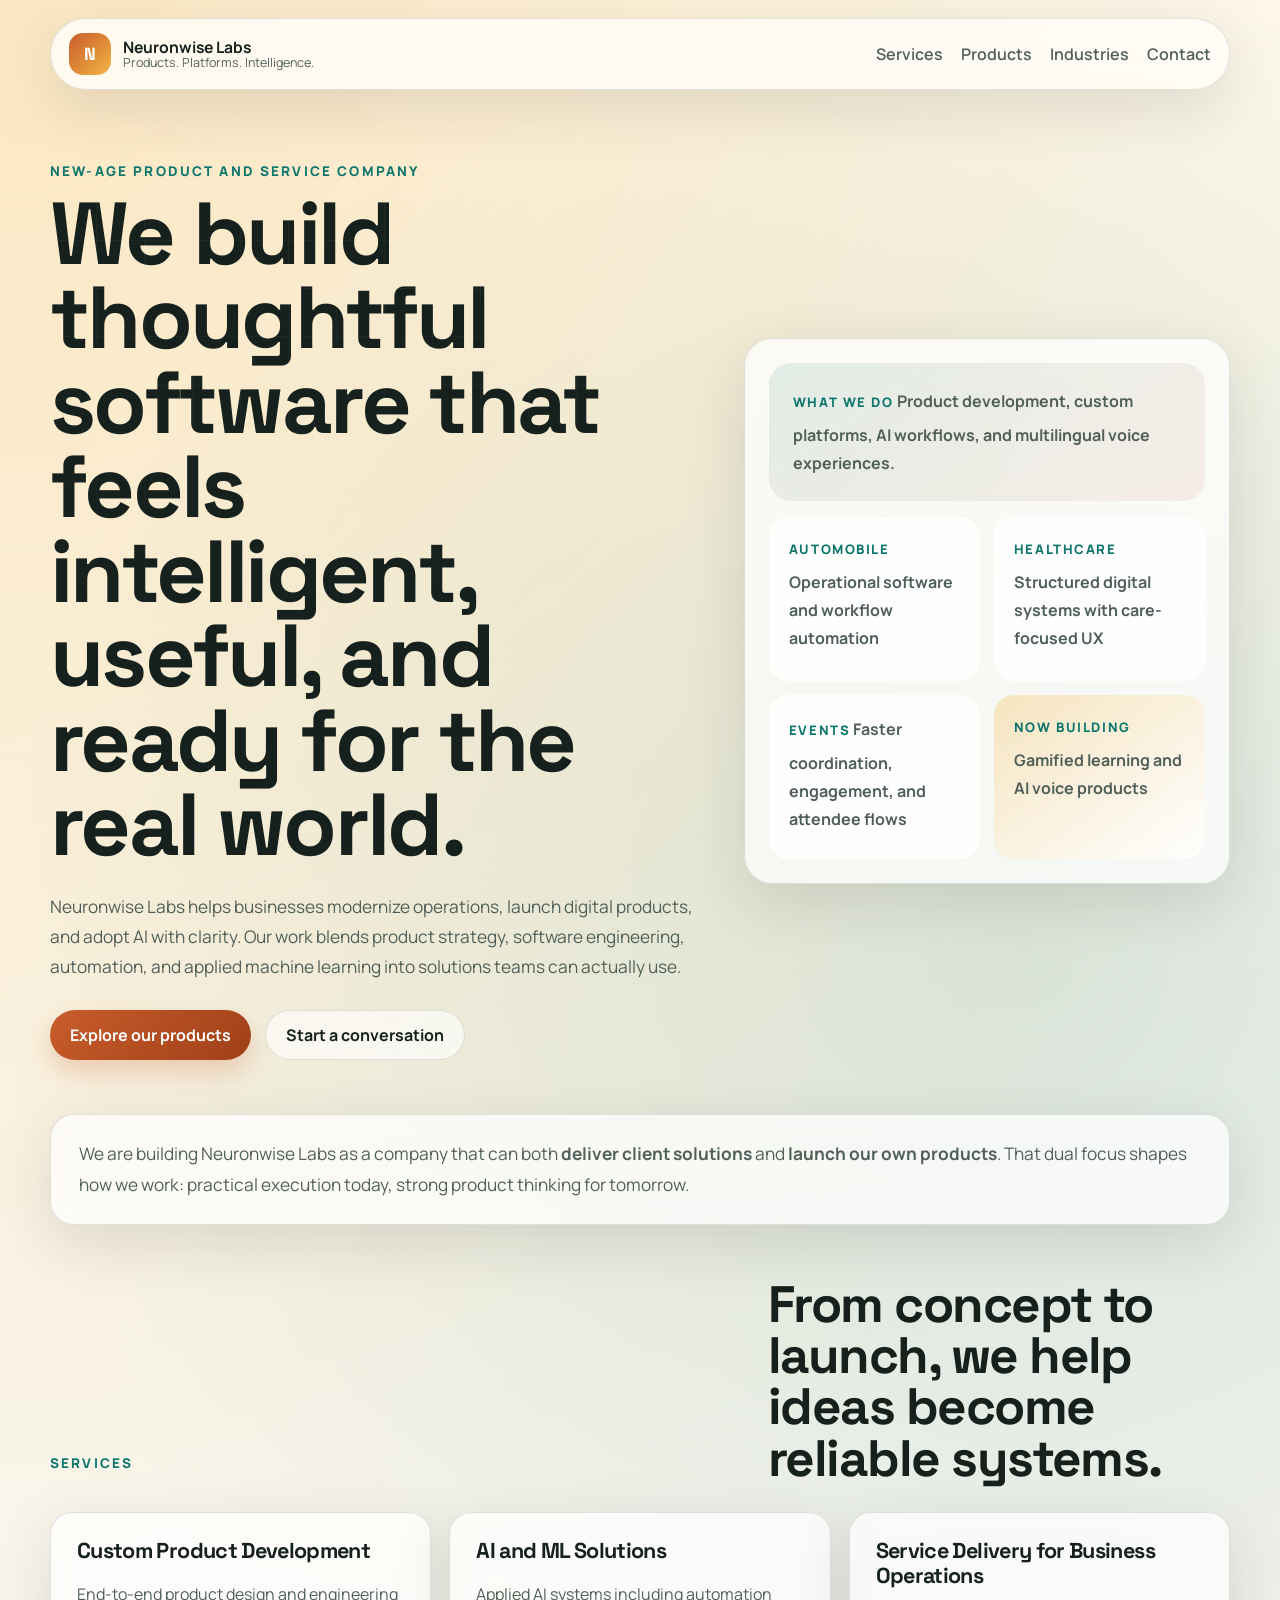
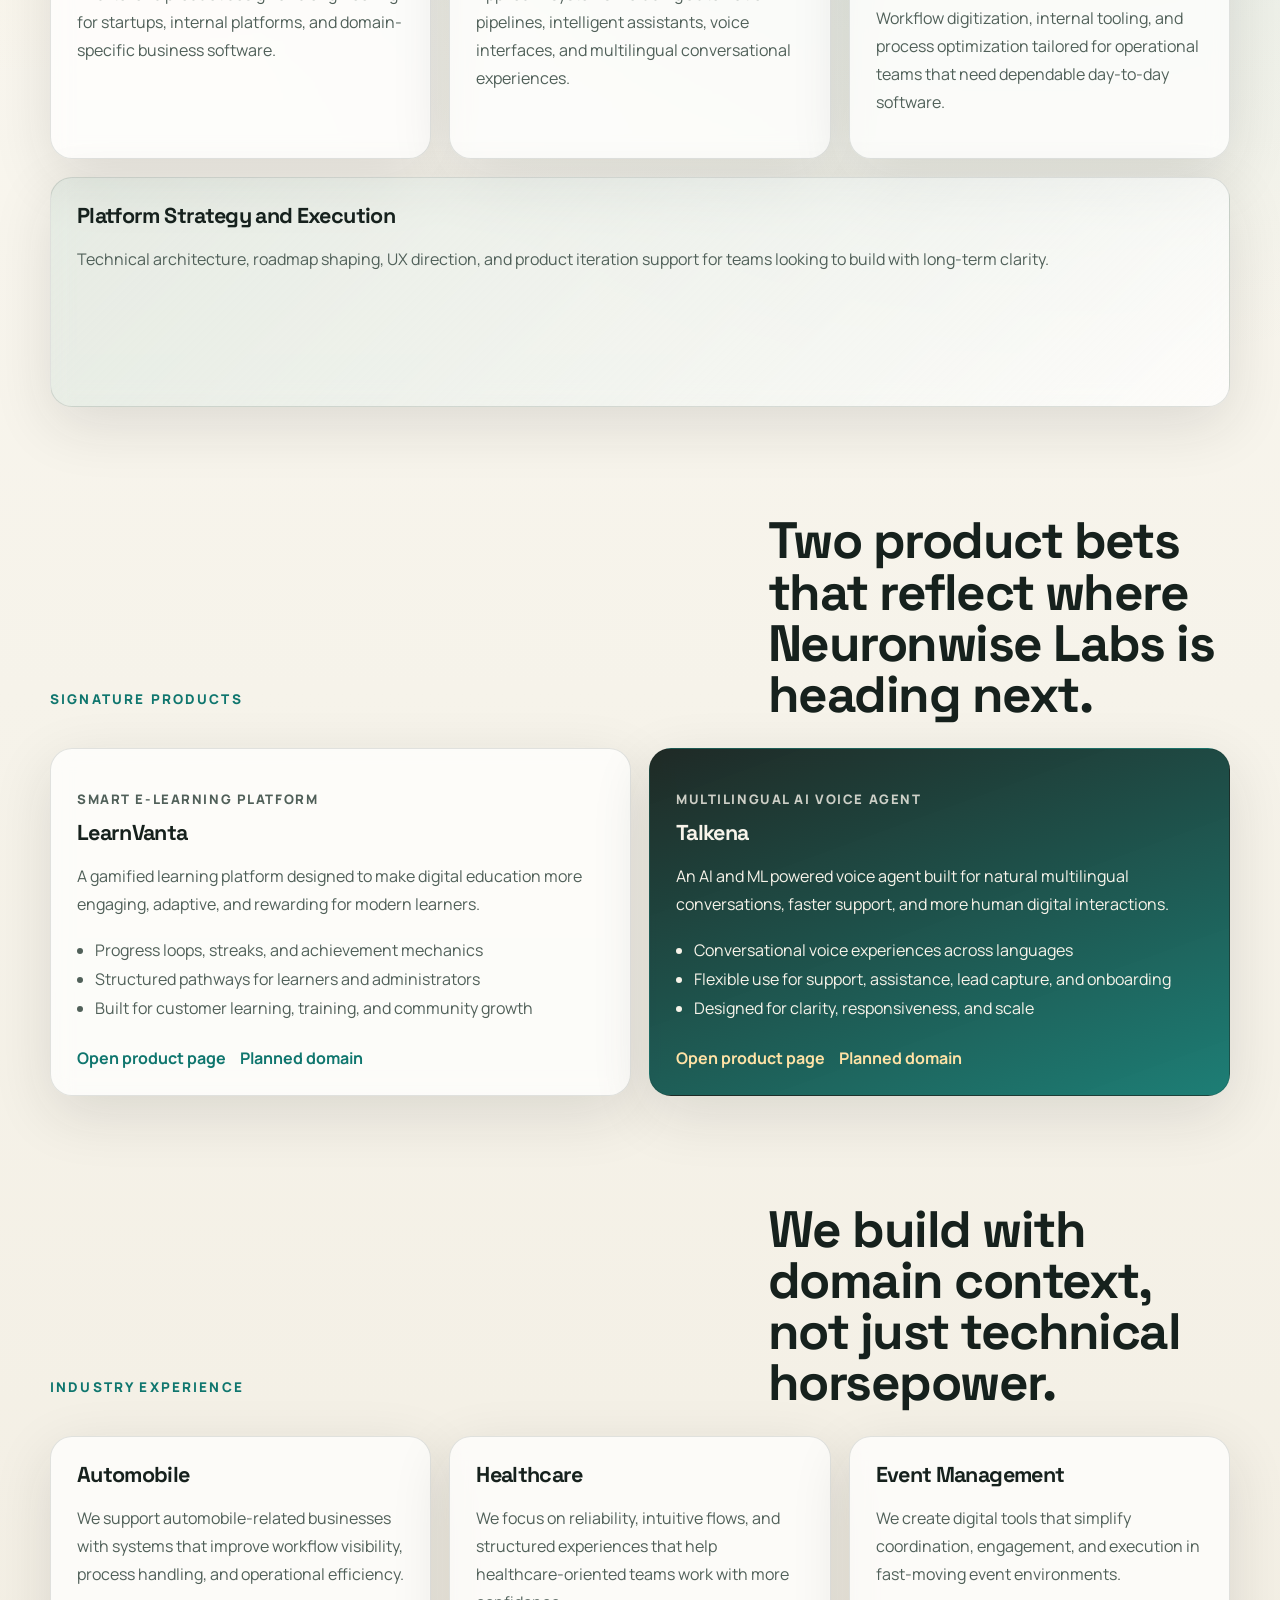
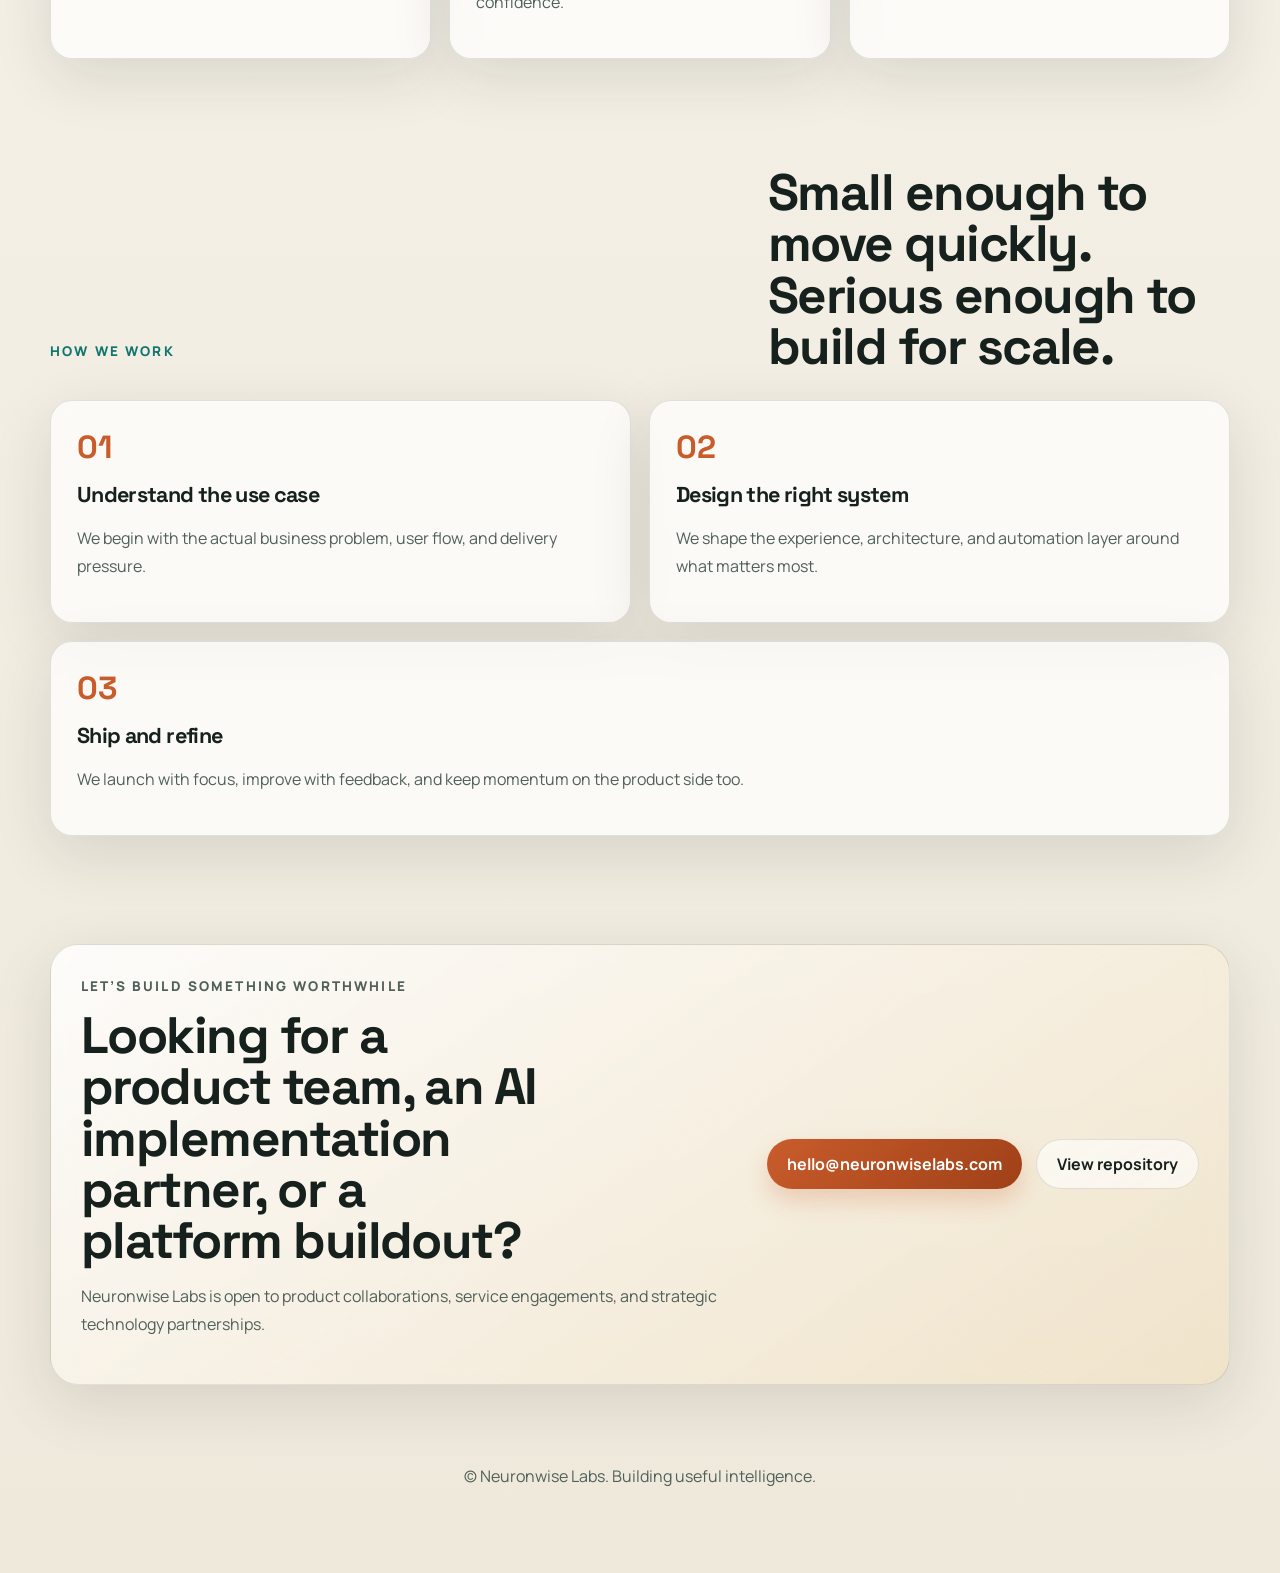
==== index.html @ dd256d83 "Create Neuronwise Labs website" ====
<!DOCTYPE html>
<html lang="en">
  <head>
    <meta charset="UTF-8" />
    <meta name="viewport" content="width=device-width, initial-scale=1.0" />
    <title>Neuronwise Labs | Intelligent Products, Practical AI</title>
    <meta
      name="description"
      content="Neuronwise Labs builds practical digital products, intelligent automation, and AI-powered experiences across automobile, healthcare, event management, and e-learning."
    />
    <link rel="preconnect" href="https://fonts.googleapis.com" />
    <link rel="preconnect" href="https://fonts.gstatic.com" crossorigin />
    <link
      href="https://fonts.googleapis.com/css2?family=Manrope:wght@400;500;600;700;800&family=Space+Grotesk:wght@500;700&display=swap"
      rel="stylesheet"
    />
    <link rel="stylesheet" href="styles.css" />
  </head>
  <body>
    <div class="page-shell">
      <header class="site-header">
        <a class="brand" href="#top" aria-label="Neuronwise Labs home">
          <span class="brand-mark">N</span>
          <span class="brand-text">
            <strong>Neuronwise Labs</strong>
            <small>Products. Platforms. Intelligence.</small>
          </span>
        </a>
        <nav class="nav">
          <a href="#services">Services</a>
          <a href="#products">Products</a>
          <a href="#industries">Industries</a>
          <a href="#contact">Contact</a>
        </nav>
      </header>

      <main id="top">
        <section class="hero section">
          <div class="hero-copy">
            <p class="eyebrow">New-age product and service company</p>
            <h1>We build thoughtful software that feels intelligent, useful, and ready for the real world.</h1>
            <p class="lead">
              Neuronwise Labs helps businesses modernize operations, launch digital products,
              and adopt AI with clarity. Our work blends product strategy, software engineering,
              automation, and applied machine learning into solutions teams can actually use.
            </p>
            <div class="hero-actions">
              <a class="button primary" href="#products">Explore our products</a>
              <a class="button secondary" href="#contact">Start a conversation</a>
            </div>
          </div>

          <div class="hero-panel">
            <div class="hero-card hero-card-main">
              <span>What we do</span>
              <strong>Product development, custom platforms, AI workflows, and multilingual voice experiences.</strong>
            </div>
            <div class="hero-grid">
              <article class="mini-card">
                <span>Automobile</span>
                <strong>Operational software and workflow automation</strong>
              </article>
              <article class="mini-card">
                <span>Healthcare</span>
                <strong>Structured digital systems with care-focused UX</strong>
              </article>
              <article class="mini-card">
                <span>Events</span>
                <strong>Faster coordination, engagement, and attendee flows</strong>
              </article>
              <article class="mini-card accent">
                <span>Now building</span>
                <strong>Gamified learning and AI voice products</strong>
              </article>
            </div>
          </div>
        </section>

        <section class="section intro-band">
          <p>
            We are building Neuronwise Labs as a company that can both
            <strong>deliver client solutions</strong> and <strong>launch our own products</strong>.
            That dual focus shapes how we work: practical execution today, strong product thinking for tomorrow.
          </p>
        </section>

        <section class="section" id="services">
          <div class="section-heading">
            <p class="eyebrow">Services</p>
            <h2>From concept to launch, we help ideas become reliable systems.</h2>
          </div>
          <div class="service-grid">
            <article class="service-card">
              <h3>Custom Product Development</h3>
              <p>
                End-to-end product design and engineering for startups, internal platforms,
                and domain-specific business software.
              </p>
            </article>
            <article class="service-card">
              <h3>AI and ML Solutions</h3>
              <p>
                Applied AI systems including automation pipelines, intelligent assistants,
                voice interfaces, and multilingual conversational experiences.
              </p>
            </article>
            <article class="service-card">
              <h3>Service Delivery for Business Operations</h3>
              <p>
                Workflow digitization, internal tooling, and process optimization tailored
                for operational teams that need dependable day-to-day software.
              </p>
            </article>
            <article class="service-card">
              <h3>Platform Strategy and Execution</h3>
              <p>
                Technical architecture, roadmap shaping, UX direction, and product iteration
                support for teams looking to build with long-term clarity.
              </p>
            </article>
          </div>
        </section>

        <section class="section" id="products">
          <div class="section-heading">
            <p class="eyebrow">Signature products</p>
            <h2>Two product bets that reflect where Neuronwise Labs is heading next.</h2>
          </div>
          <div class="product-grid">
            <article class="product-card">
              <p class="product-type">Smart e-learning platform</p>
              <h3>LearnVanta</h3>
              <p>
                A gamified learning platform designed to make digital education more engaging,
                adaptive, and rewarding for modern learners.
              </p>
              <ul>
                <li>Progress loops, streaks, and achievement mechanics</li>
                <li>Structured pathways for learners and administrators</li>
                <li>Built for customer learning, training, and community growth</li>
              </ul>
              <div class="product-links">
                <a href="products/learnvanta.html">Open product page</a>
                <a href="https://learnvanta.com" target="_blank" rel="noreferrer">Planned domain</a>
              </div>
            </article>

            <article class="product-card featured">
              <p class="product-type">Multilingual AI voice agent</p>
              <h3>Talkena</h3>
              <p>
                An AI and ML powered voice agent built for natural multilingual conversations,
                faster support, and more human digital interactions.
              </p>
              <ul>
                <li>Conversational voice experiences across languages</li>
                <li>Flexible use for support, assistance, lead capture, and onboarding</li>
                <li>Designed for clarity, responsiveness, and scale</li>
              </ul>
              <div class="product-links">
                <a href="products/talkena.html">Open product page</a>
                <a href="https://talkena.com" target="_blank" rel="noreferrer">Planned domain</a>
              </div>
            </article>
          </div>
        </section>

        <section class="section" id="industries">
          <div class="section-heading">
            <p class="eyebrow">Industry experience</p>
            <h2>We build with domain context, not just technical horsepower.</h2>
          </div>
          <div class="industry-grid">
            <article class="industry-card">
              <h3>Automobile</h3>
              <p>
                We support automobile-related businesses with systems that improve workflow visibility,
                process handling, and operational efficiency.
              </p>
            </article>
            <article class="industry-card">
              <h3>Healthcare</h3>
              <p>
                We focus on reliability, intuitive flows, and structured experiences that help
                healthcare-oriented teams work with more confidence.
              </p>
            </article>
            <article class="industry-card">
              <h3>Event Management</h3>
              <p>
                We create digital tools that simplify coordination, engagement, and execution in
                fast-moving event environments.
              </p>
            </article>
          </div>
        </section>

        <section class="section process">
          <div class="section-heading">
            <p class="eyebrow">How we work</p>
            <h2>Small enough to move quickly. Serious enough to build for scale.</h2>
          </div>
          <div class="timeline">
            <article>
              <span>01</span>
              <h3>Understand the use case</h3>
              <p>We begin with the actual business problem, user flow, and delivery pressure.</p>
            </article>
            <article>
              <span>02</span>
              <h3>Design the right system</h3>
              <p>We shape the experience, architecture, and automation layer around what matters most.</p>
            </article>
            <article>
              <span>03</span>
              <h3>Ship and refine</h3>
              <p>We launch with focus, improve with feedback, and keep momentum on the product side too.</p>
            </article>
          </div>
        </section>

        <section class="section contact-section" id="contact">
          <div class="contact-card">
            <div>
              <p class="eyebrow">Let’s build something worthwhile</p>
              <h2>Looking for a product team, an AI implementation partner, or a platform buildout?</h2>
              <p>
                Neuronwise Labs is open to product collaborations, service engagements, and
                strategic technology partnerships.
              </p>
            </div>
            <div class="contact-actions">
              <a class="button primary" href="mailto:hello@neuronwiselabs.com">hello@neuronwiselabs.com</a>
              <a class="button tertiary" href="https://github.com/GautamGripen/Neuronwiselabs-Website" target="_blank" rel="noreferrer">
                View repository
              </a>
            </div>
          </div>
        </section>
      </main>

      <footer class="site-footer">
        <p>© <span id="year"></span> Neuronwise Labs. Building useful intelligence.</p>
      </footer>
    </div>

    <script src="script.js"></script>
  </body>
</html>
---- styles.css ----
:root {
  --bg: #f6f3ea;
  --surface: rgba(255, 255, 255, 0.72);
  --surface-strong: #ffffff;
  --text: #16211d;
  --muted: #506059;
  --line: rgba(22, 33, 29, 0.12);
  --primary: #c95c2b;
  --primary-deep: #9f4018;
  --secondary: #0f766e;
  --accent: #f2b544;
  --shadow: 0 18px 60px rgba(32, 34, 29, 0.12);
  --radius-xl: 28px;
  --radius-lg: 22px;
  --radius-md: 16px;
  --max-width: 1180px;
}

* {
  box-sizing: border-box;
}

html {
  scroll-behavior: smooth;
}

body {
  margin: 0;
  color: var(--text);
  font-family: "Manrope", sans-serif;
  background:
    radial-gradient(circle at top left, rgba(242, 181, 68, 0.3), transparent 34%),
    radial-gradient(circle at 80% 20%, rgba(15, 118, 110, 0.15), transparent 26%),
    linear-gradient(180deg, #fffdf8 0%, #f6f3ea 48%, #efe9dc 100%);
}

body::before {
  content: "";
  position: fixed;
  inset: 0;
  pointer-events: none;
  background-image:
    linear-gradient(rgba(255, 255, 255, 0.08) 1px, transparent 1px),
    linear-gradient(90deg, rgba(255, 255, 255, 0.08) 1px, transparent 1px);
  background-size: 48px 48px;
  mask-image: linear-gradient(180deg, rgba(0, 0, 0, 0.7), transparent 85%);
}

.page-shell {
  width: min(calc(100% - 32px), var(--max-width));
  margin: 0 auto;
  padding-bottom: 40px;
}

.site-header {
  position: sticky;
  top: 16px;
  z-index: 10;
  display: flex;
  justify-content: space-between;
  align-items: center;
  gap: 24px;
  margin-top: 18px;
  padding: 14px 18px;
  border: 1px solid var(--line);
  border-radius: 999px;
  background: rgba(255, 253, 248, 0.84);
  backdrop-filter: blur(14px);
  box-shadow: var(--shadow);
}

.brand,
.nav a,
.button,
.product-links a {
  text-decoration: none;
}

.brand {
  display: inline-flex;
  align-items: center;
  gap: 12px;
  color: var(--text);
}

.brand-mark {
  display: grid;
  place-items: center;
  width: 42px;
  height: 42px;
  border-radius: 14px;
  background: linear-gradient(135deg, var(--primary), var(--accent));
  color: #fff;
  font-family: "Space Grotesk", sans-serif;
  font-size: 1.1rem;
  font-weight: 700;
}

.brand-text {
  display: flex;
  flex-direction: column;
  line-height: 1.1;
}

.brand-text strong {
  font-size: 0.98rem;
}

.brand-text small {
  color: var(--muted);
  font-size: 0.78rem;
}

.nav {
  display: flex;
  flex-wrap: wrap;
  gap: 18px;
}

.nav a {
  color: var(--muted);
  font-weight: 600;
}

.nav a:hover,
.product-links a:hover {
  color: var(--primary);
}

.section {
  padding: 54px 0;
}

.hero {
  display: grid;
  grid-template-columns: 1.15fr 0.85fr;
  gap: 36px;
  align-items: center;
  min-height: calc(100vh - 140px);
  padding-top: 72px;
}

.eyebrow {
  margin: 0 0 12px;
  color: var(--secondary);
  font-size: 0.84rem;
  font-weight: 800;
  letter-spacing: 0.16em;
  text-transform: uppercase;
}

h1,
h2,
h3 {
  margin: 0;
  font-family: "Space Grotesk", sans-serif;
  letter-spacing: -0.03em;
}

h1 {
  font-size: clamp(2.8rem, 7vw, 5.5rem);
  line-height: 0.96;
  max-width: 10ch;
}

h2 {
  font-size: clamp(2rem, 4vw, 3.25rem);
  line-height: 1;
  max-width: 14ch;
}

h3 {
  font-size: 1.35rem;
  line-height: 1.15;
}

.lead,
.intro-band p,
.service-card p,
.product-card p,
.industry-card p,
.timeline p,
.contact-card p,
.hero-card strong,
.mini-card strong {
  color: var(--muted);
  line-height: 1.75;
}

.lead {
  max-width: 62ch;
  margin: 24px 0 0;
  font-size: 1.08rem;
}

.hero-actions,
.contact-actions,
.product-links {
  display: flex;
  flex-wrap: wrap;
  gap: 14px;
}

.hero-actions {
  margin-top: 28px;
}

.button {
  display: inline-flex;
  align-items: center;
  justify-content: center;
  min-height: 50px;
  padding: 0 20px;
  border-radius: 999px;
  font-weight: 700;
  transition: transform 0.2s ease, box-shadow 0.2s ease, color 0.2s ease, background 0.2s ease;
}

.button:hover {
  transform: translateY(-2px);
}

.primary {
  background: linear-gradient(135deg, var(--primary), var(--primary-deep));
  color: #fff;
  box-shadow: 0 12px 24px rgba(201, 92, 43, 0.24);
}

.secondary,
.tertiary {
  border: 1px solid var(--line);
  color: var(--text);
  background: rgba(255, 255, 255, 0.6);
}

.hero-panel,
.intro-band,
.service-card,
.product-card,
.industry-card,
.contact-card,
.timeline article {
  border: 1px solid var(--line);
  background: var(--surface);
  backdrop-filter: blur(10px);
  box-shadow: var(--shadow);
}

.hero-panel {
  padding: 24px;
  border-radius: var(--radius-xl);
}

.hero-card-main {
  padding: 24px;
  border-radius: 22px;
  background: linear-gradient(145deg, rgba(15, 118, 110, 0.1), rgba(201, 92, 43, 0.08));
}

.hero-card-main span,
.mini-card span,
.product-type {
  display: inline-block;
  margin-bottom: 10px;
  color: var(--secondary);
  font-size: 0.82rem;
  font-weight: 800;
  letter-spacing: 0.12em;
  text-transform: uppercase;
}

.hero-grid {
  display: grid;
  grid-template-columns: repeat(2, minmax(0, 1fr));
  gap: 14px;
  margin-top: 16px;
}

.mini-card {
  min-height: 164px;
  padding: 20px;
  border-radius: 20px;
  background: rgba(255, 255, 255, 0.84);
}

.mini-card.accent {
  background: linear-gradient(145deg, rgba(242, 181, 68, 0.3), rgba(255, 255, 255, 0.9));
}

.intro-band {
  padding: 24px 28px;
  border-radius: 24px;
}

.intro-band p {
  margin: 0;
  font-size: 1.08rem;
}

.section-heading {
  display: flex;
  justify-content: space-between;
  align-items: end;
  gap: 24px;
  margin-bottom: 28px;
}

.service-grid,
.product-grid,
.industry-grid,
.timeline {
  display: grid;
  gap: 18px;
}

.service-grid,
.industry-grid {
  grid-template-columns: repeat(3, minmax(0, 1fr));
}

.product-grid,
.timeline {
  grid-template-columns: repeat(2, minmax(0, 1fr));
}

.service-card,
.industry-card,
.product-card,
.timeline article {
  padding: 26px;
  border-radius: var(--radius-lg);
}

.service-card {
  min-height: 230px;
}

.service-card:nth-child(4) {
  grid-column: span 3;
  background: linear-gradient(135deg, rgba(15, 118, 110, 0.08), rgba(255, 255, 255, 0.72));
}

.product-card ul {
  margin: 18px 0 24px;
  padding-left: 18px;
  color: var(--muted);
  line-height: 1.8;
}

.product-card.featured {
  background: linear-gradient(160deg, rgba(22, 33, 29, 0.96), rgba(15, 118, 110, 0.94));
}

.product-card.featured h3,
.product-card.featured p,
.product-card.featured li,
.product-card.featured a,
.product-card.featured .product-type {
  color: #f8f4ea;
}

.product-card.featured .product-type {
  opacity: 0.8;
}

.product-links a {
  color: var(--secondary);
  font-weight: 700;
}

.product-card.featured .product-links a {
  color: #ffe2a5;
}

.timeline article span {
  display: inline-block;
  margin-bottom: 16px;
  color: var(--primary);
  font-family: "Space Grotesk", sans-serif;
  font-size: 2rem;
  font-weight: 700;
}

.timeline article:last-child {
  grid-column: span 2;
}

.contact-card {
  display: grid;
  grid-template-columns: 1fr auto;
  gap: 28px;
  align-items: center;
  padding: 30px;
  border-radius: 28px;
  background: linear-gradient(145deg, rgba(255, 255, 255, 0.82), rgba(242, 181, 68, 0.12));
}

.site-footer {
  padding: 10px 0 30px;
  color: var(--muted);
  text-align: center;
}

.product-page main {
  padding-top: 36px;
}

.product-hero {
  display: grid;
  grid-template-columns: 1.05fr 0.95fr;
  gap: 24px;
  align-items: start;
}

.product-hero-card,
.detail-card {
  padding: 28px;
  border: 1px solid var(--line);
  border-radius: 26px;
  background: var(--surface);
  box-shadow: var(--shadow);
}

.product-hero-card p {
  max-width: 58ch;
}

.product-hero-card h1 {
  max-width: 10ch;
}

.feature-list,
.detail-list {
  display: grid;
  gap: 14px;
}

.feature-list article,
.detail-list article {
  padding: 18px;
  border: 1px solid var(--line);
  border-radius: 18px;
  background: rgba(255, 255, 255, 0.72);
}

.domain-chip {
  display: inline-flex;
  margin-top: 18px;
  padding: 10px 14px;
  border-radius: 999px;
  background: rgba(15, 118, 110, 0.12);
  color: var(--secondary);
  font-weight: 700;
}

@media (max-width: 980px) {
  .hero,
  .product-hero,
  .contact-card,
  .service-grid,
  .industry-grid,
  .product-grid,
  .timeline,
  .section-heading {
    grid-template-columns: 1fr;
  }

  .site-header {
    border-radius: 28px;
  }

  .nav {
    justify-content: flex-start;
  }

  .service-card:nth-child(4),
  .timeline article:last-child {
    grid-column: auto;
  }

  .hero {
    min-height: auto;
    padding-top: 42px;
  }

  h1,
  .product-hero-card h1 {
    max-width: 100%;
  }
}

@media (max-width: 640px) {
  .page-shell {
    width: min(calc(100% - 20px), var(--max-width));
  }

  .site-header {
    position: static;
    margin-top: 10px;
    align-items: flex-start;
  }

  .hero-grid {
    grid-template-columns: 1fr;
  }

  .button,
  .hero-actions a,
  .contact-actions a {
    width: 100%;
  }
}
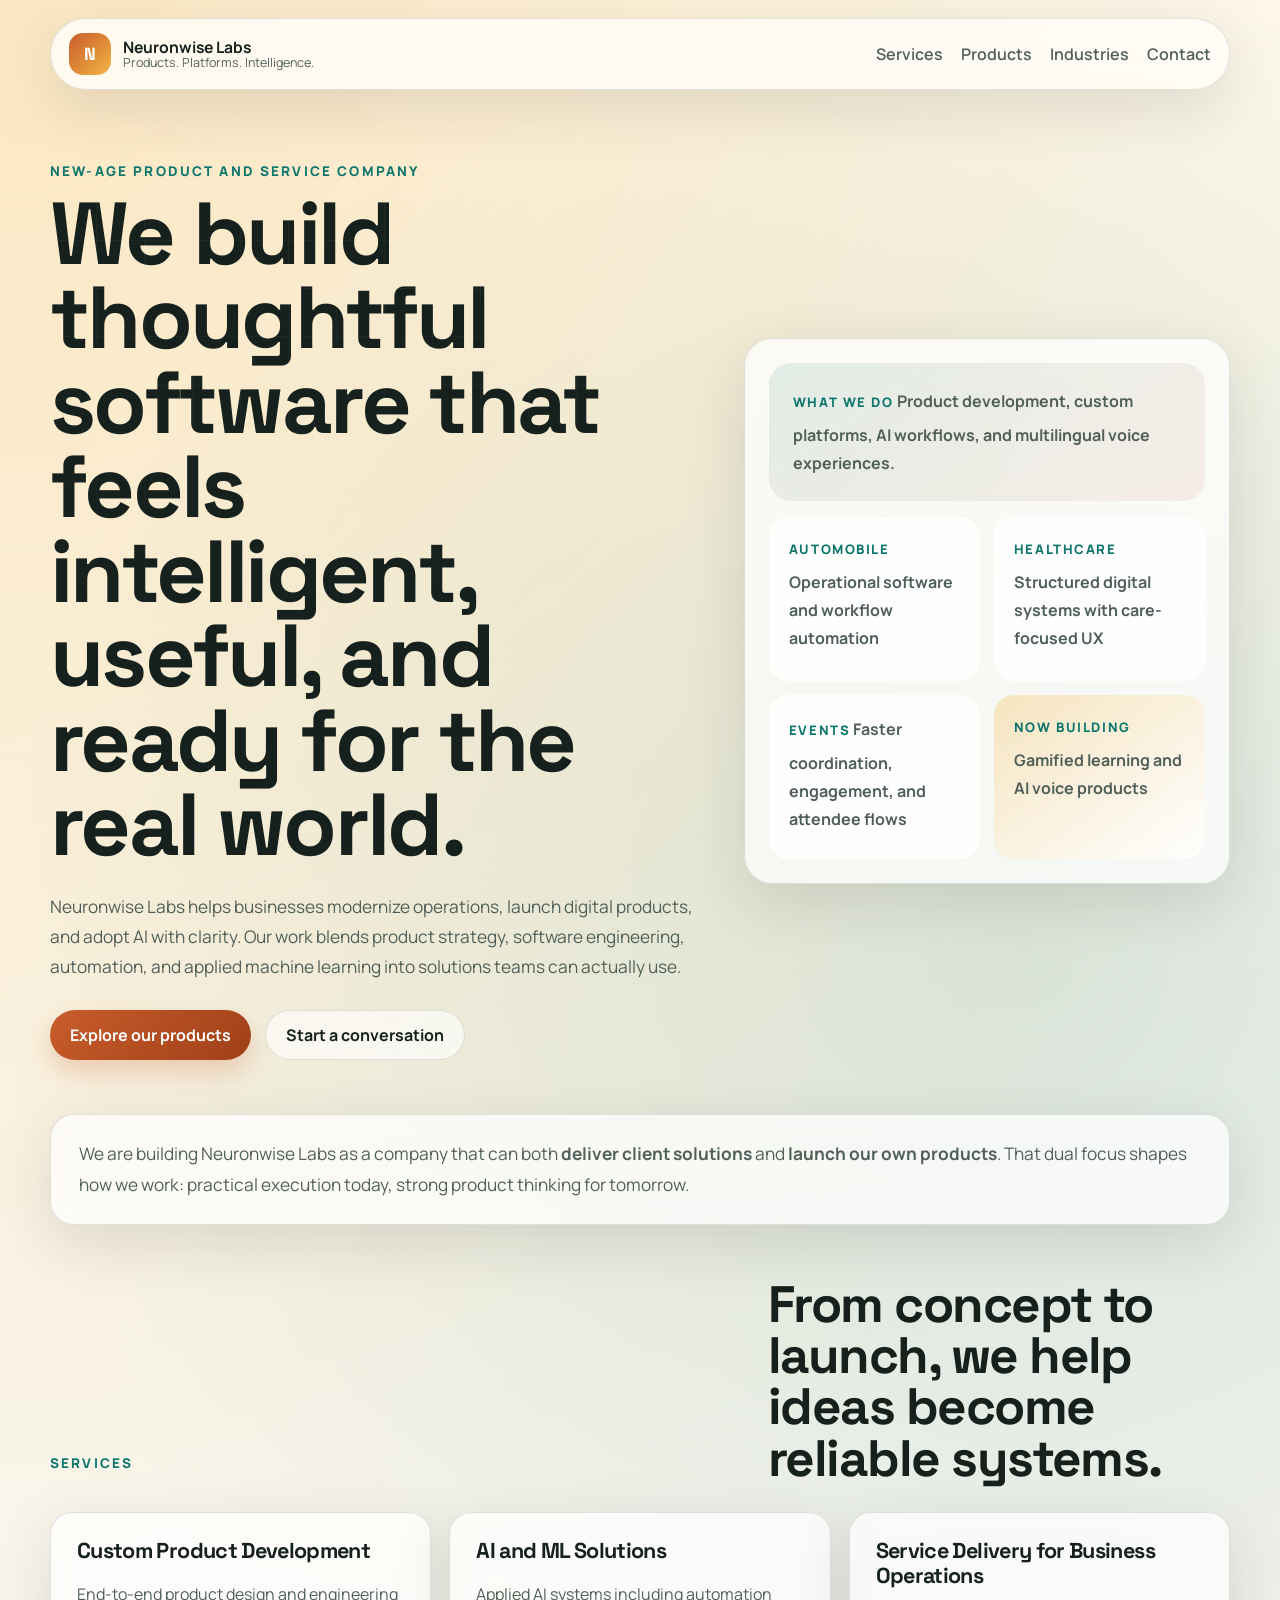
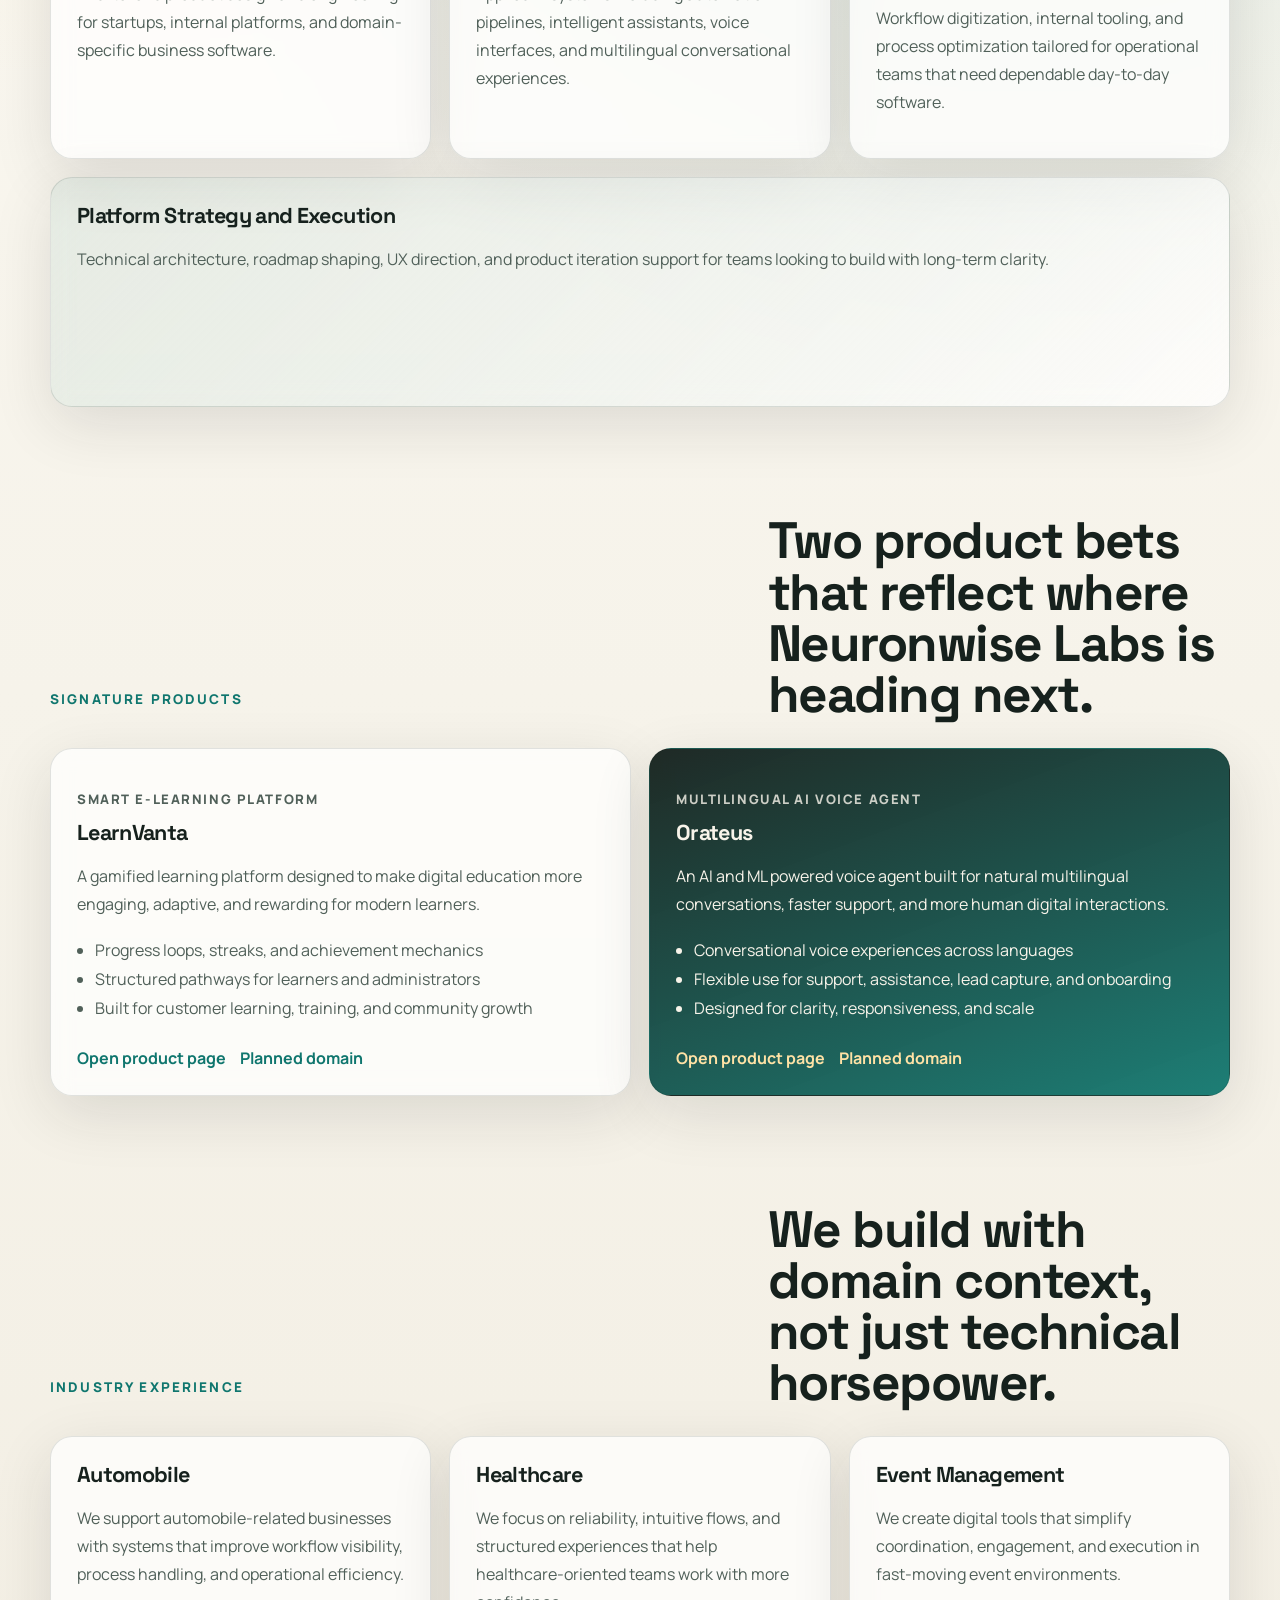
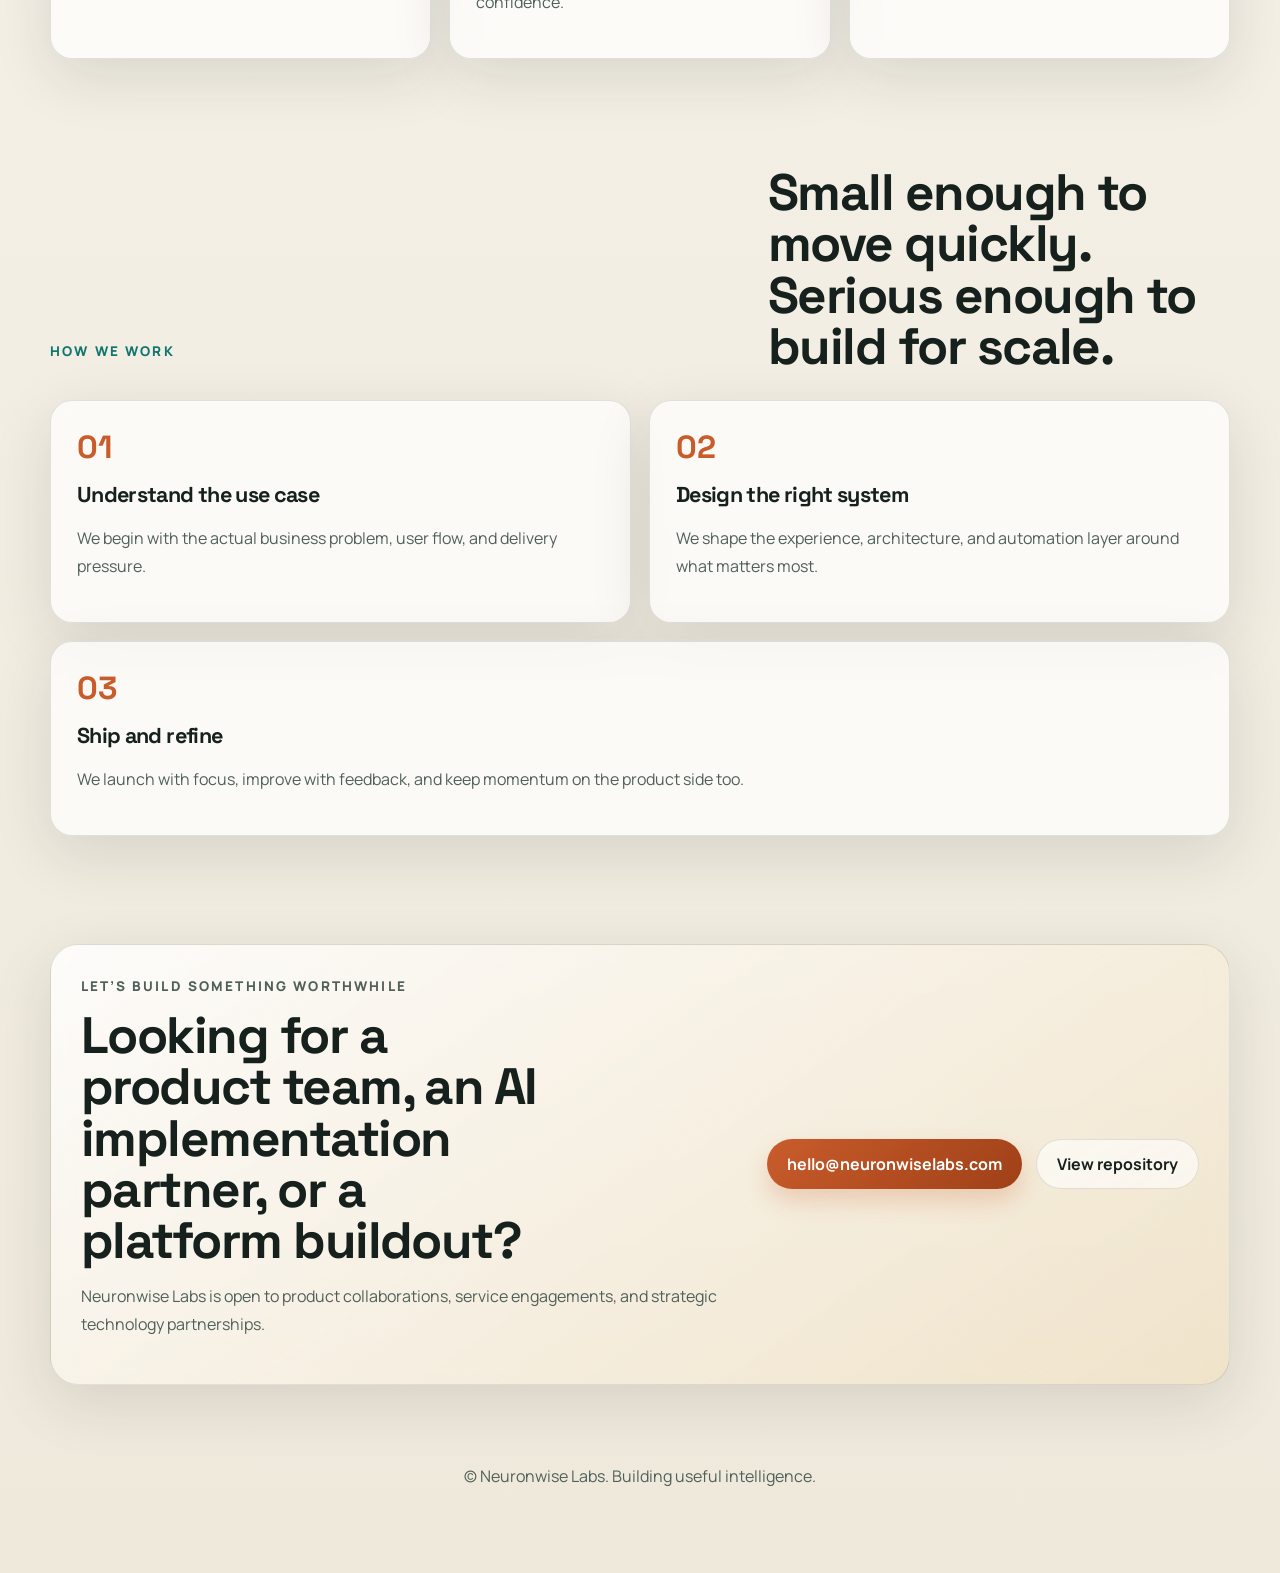
==== commit 4fac3b67: "setting up the website" ====
--- a/index.html
+++ b/index.html
@@ -147,7 +147,7 @@
 
             <article class="product-card featured">
               <p class="product-type">Multilingual AI voice agent</p>
-              <h3>Talkena</h3>
+              <h3>Orateus</h3>
               <p>
                 An AI and ML powered voice agent built for natural multilingual conversations,
                 faster support, and more human digital interactions.
@@ -158,8 +158,8 @@
                 <li>Designed for clarity, responsiveness, and scale</li>
               </ul>
               <div class="product-links">
-                <a href="products/talkena.html">Open product page</a>
-                <a href="https://talkena.com" target="_blank" rel="noreferrer">Planned domain</a>
+                <a href="products/orateus.html">Open product page</a>
+                <a href="https://orateus.com" target="_blank" rel="noreferrer">Planned domain</a>
               </div>
             </article>
           </div>
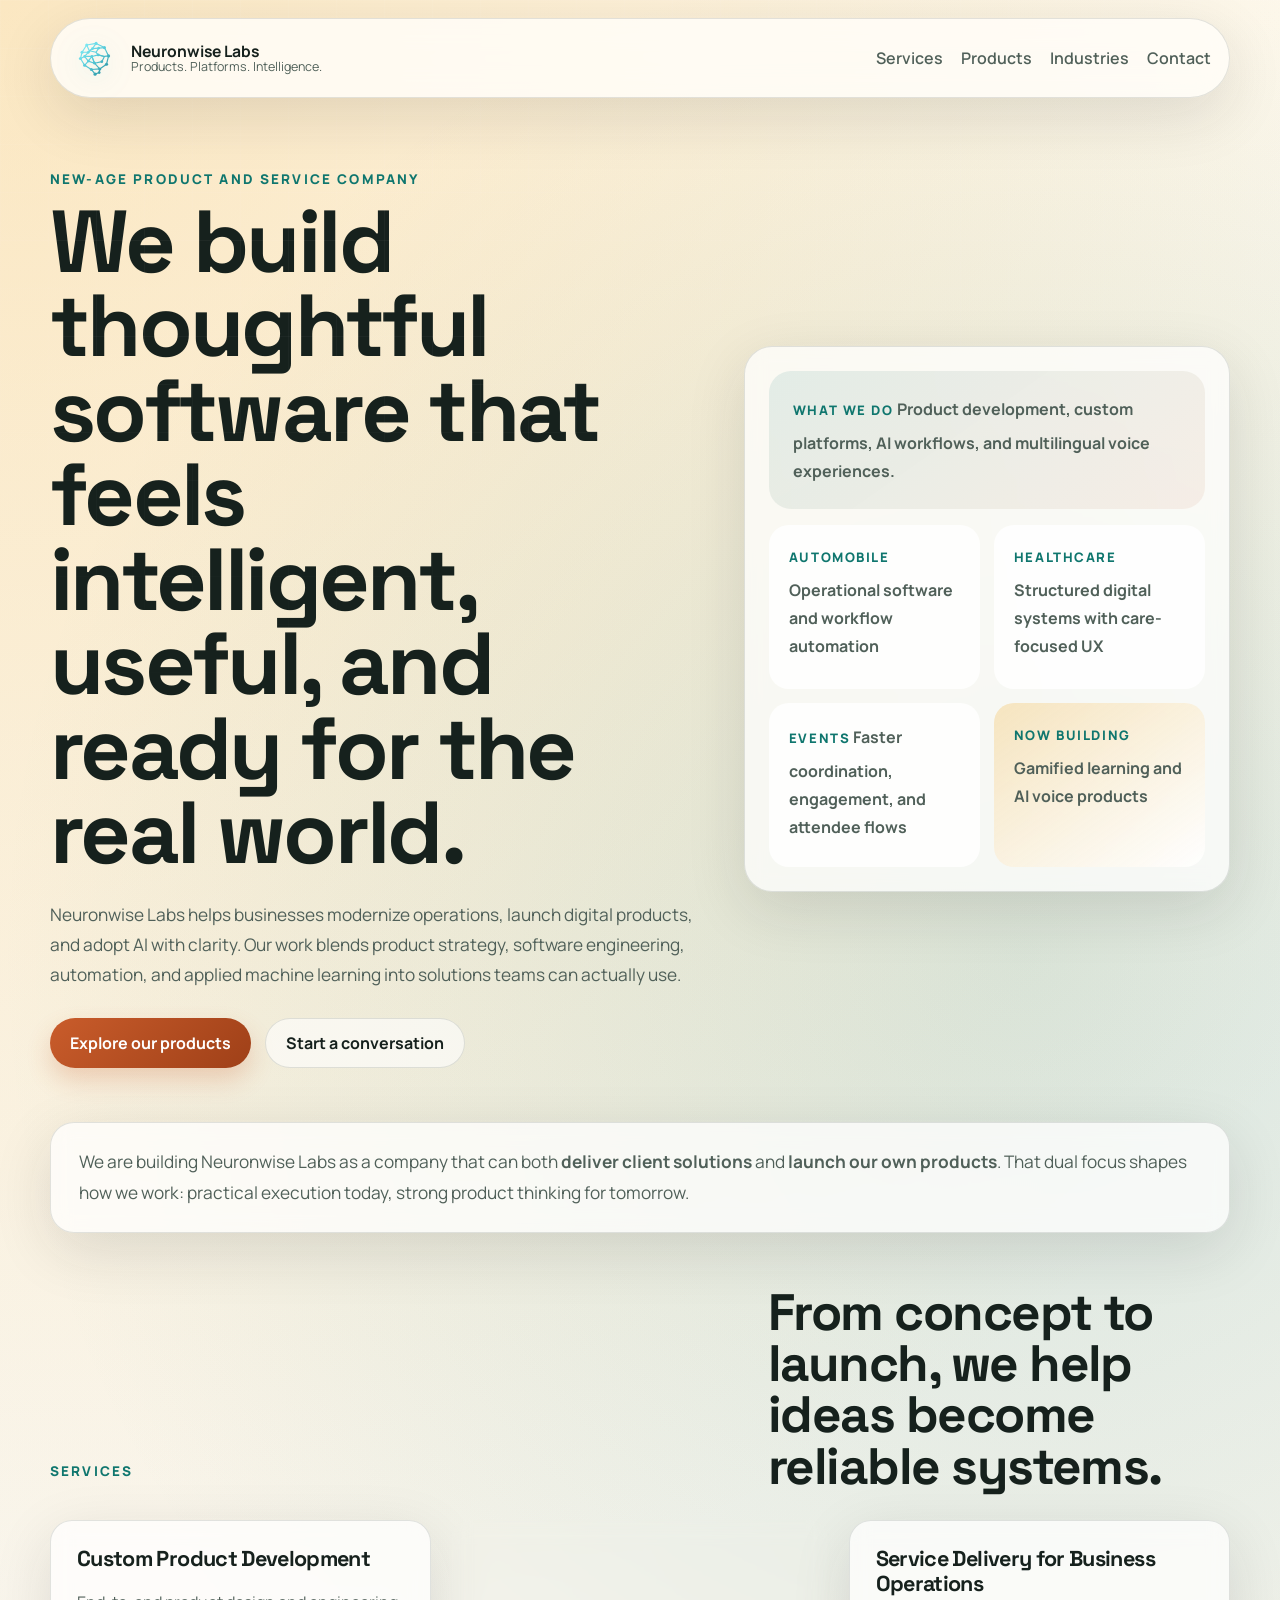
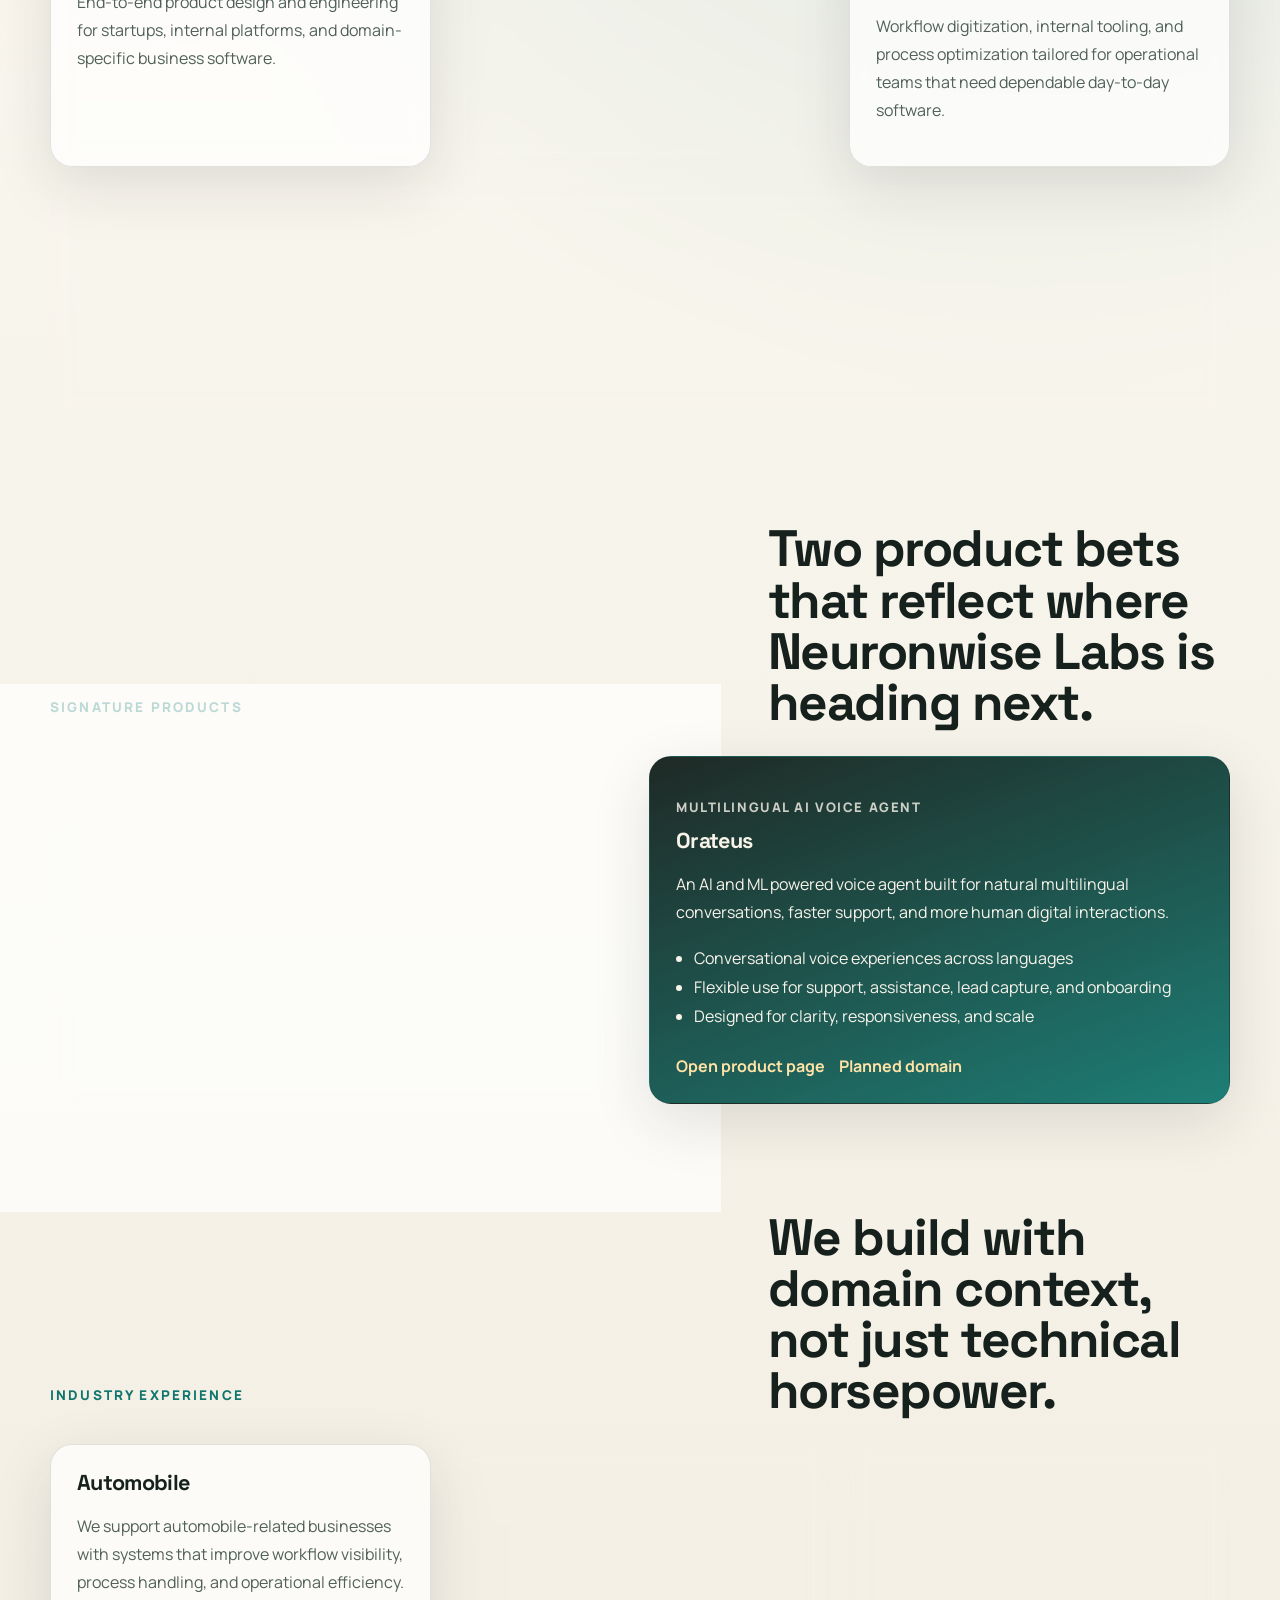
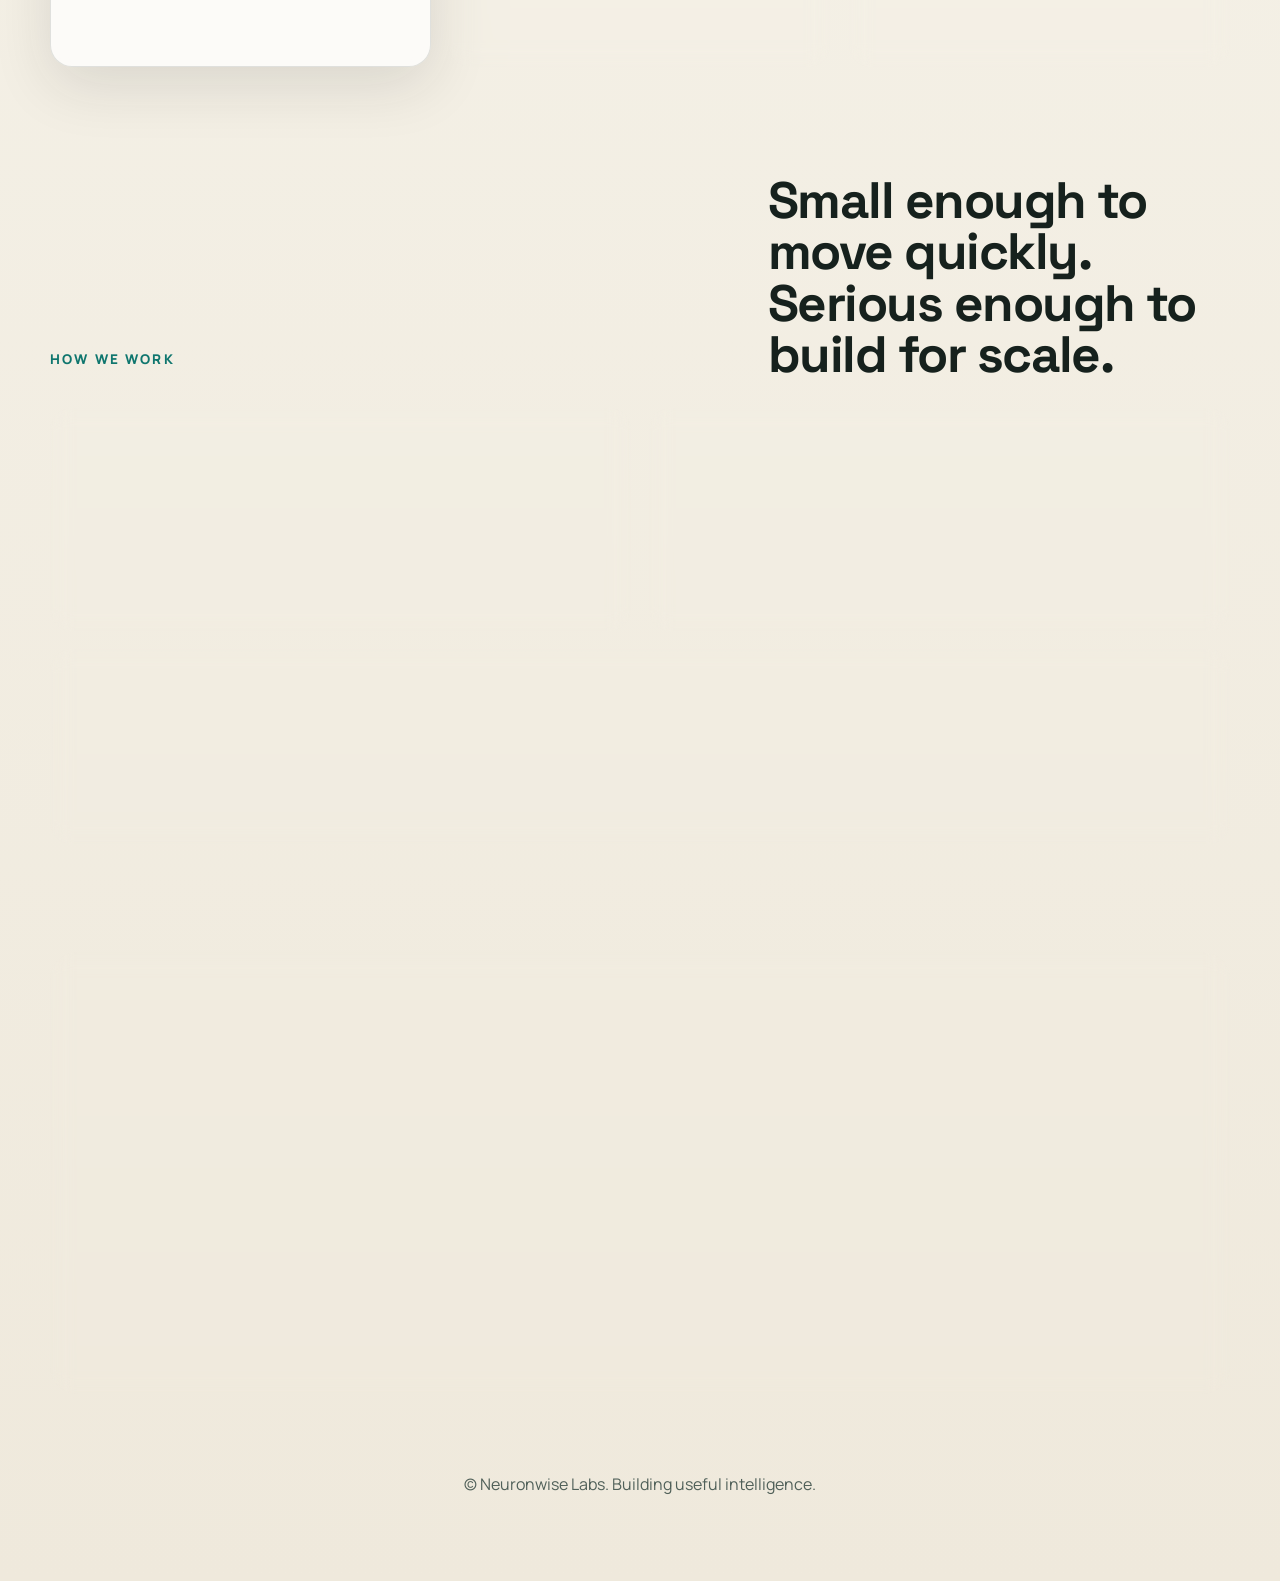
==== commit 19ac3ff0: "Changed logo" ====
--- a/index.html
+++ b/index.html
@@ -20,7 +20,9 @@
     <div class="page-shell">
       <header class="site-header">
         <a class="brand" href="#top" aria-label="Neuronwise Labs home">
-          <span class="brand-mark">N</span>
+          <span class="brand-mark" aria-hidden="true">
+            <img src="assets/neuronwise-logo-mark.svg" alt="" />
+          </span>
           <span class="brand-text">
             <strong>Neuronwise Labs</strong>
             <small>Products. Platforms. Intelligence.</small>
--- a/styles.css
+++ b/styles.css
@@ -86,14 +86,17 @@
 .brand-mark {
   display: grid;
   place-items: center;
-  width: 42px;
-  height: 42px;
-  border-radius: 14px;
-  background: linear-gradient(135deg, var(--primary), var(--accent));
-  color: #fff;
-  font-family: "Space Grotesk", sans-serif;
-  font-size: 1.1rem;
-  font-weight: 700;
+  width: 50px;
+  height: 50px;
+  flex: 0 0 50px;
+}
+
+.brand-mark img {
+  display: block;
+  width: 100%;
+  height: 100%;
+  object-fit: contain;
+  filter: drop-shadow(0 6px 14px rgba(54, 172, 191, 0.18));
 }
 
 .brand-text {
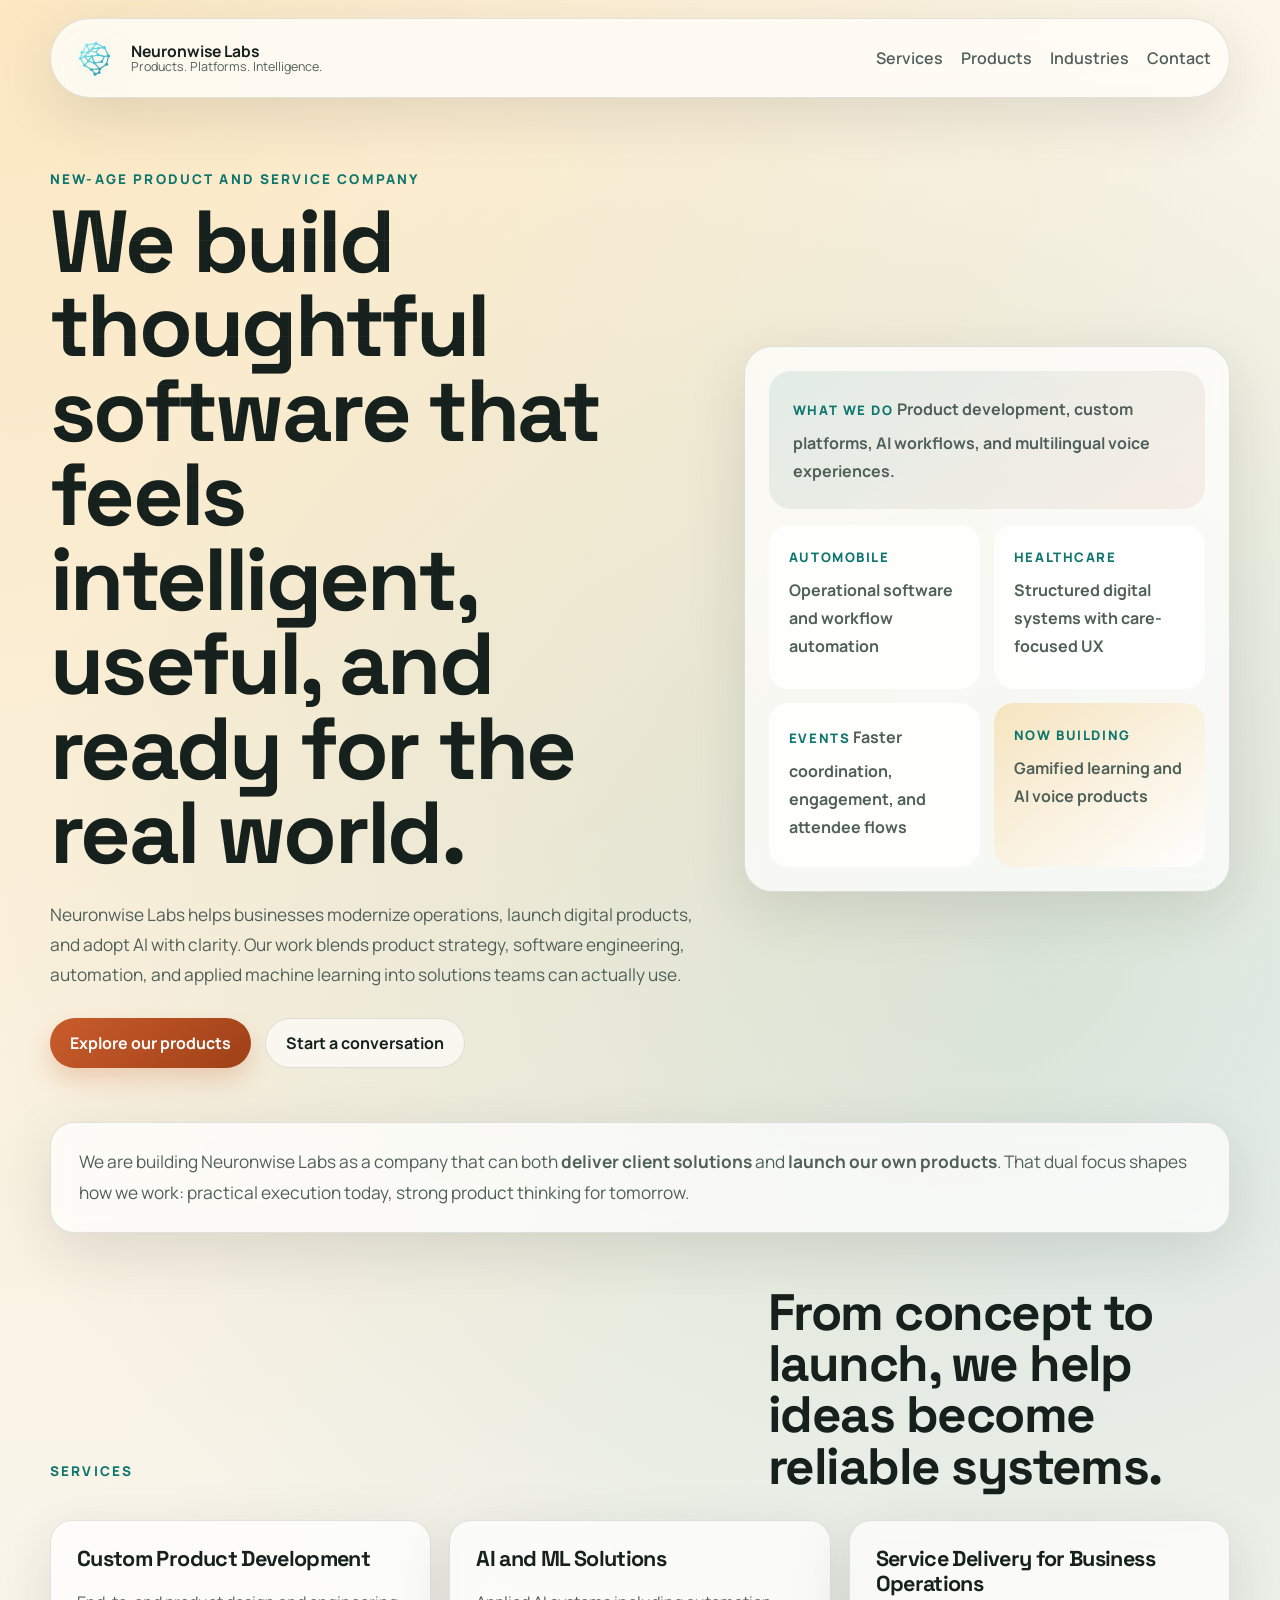
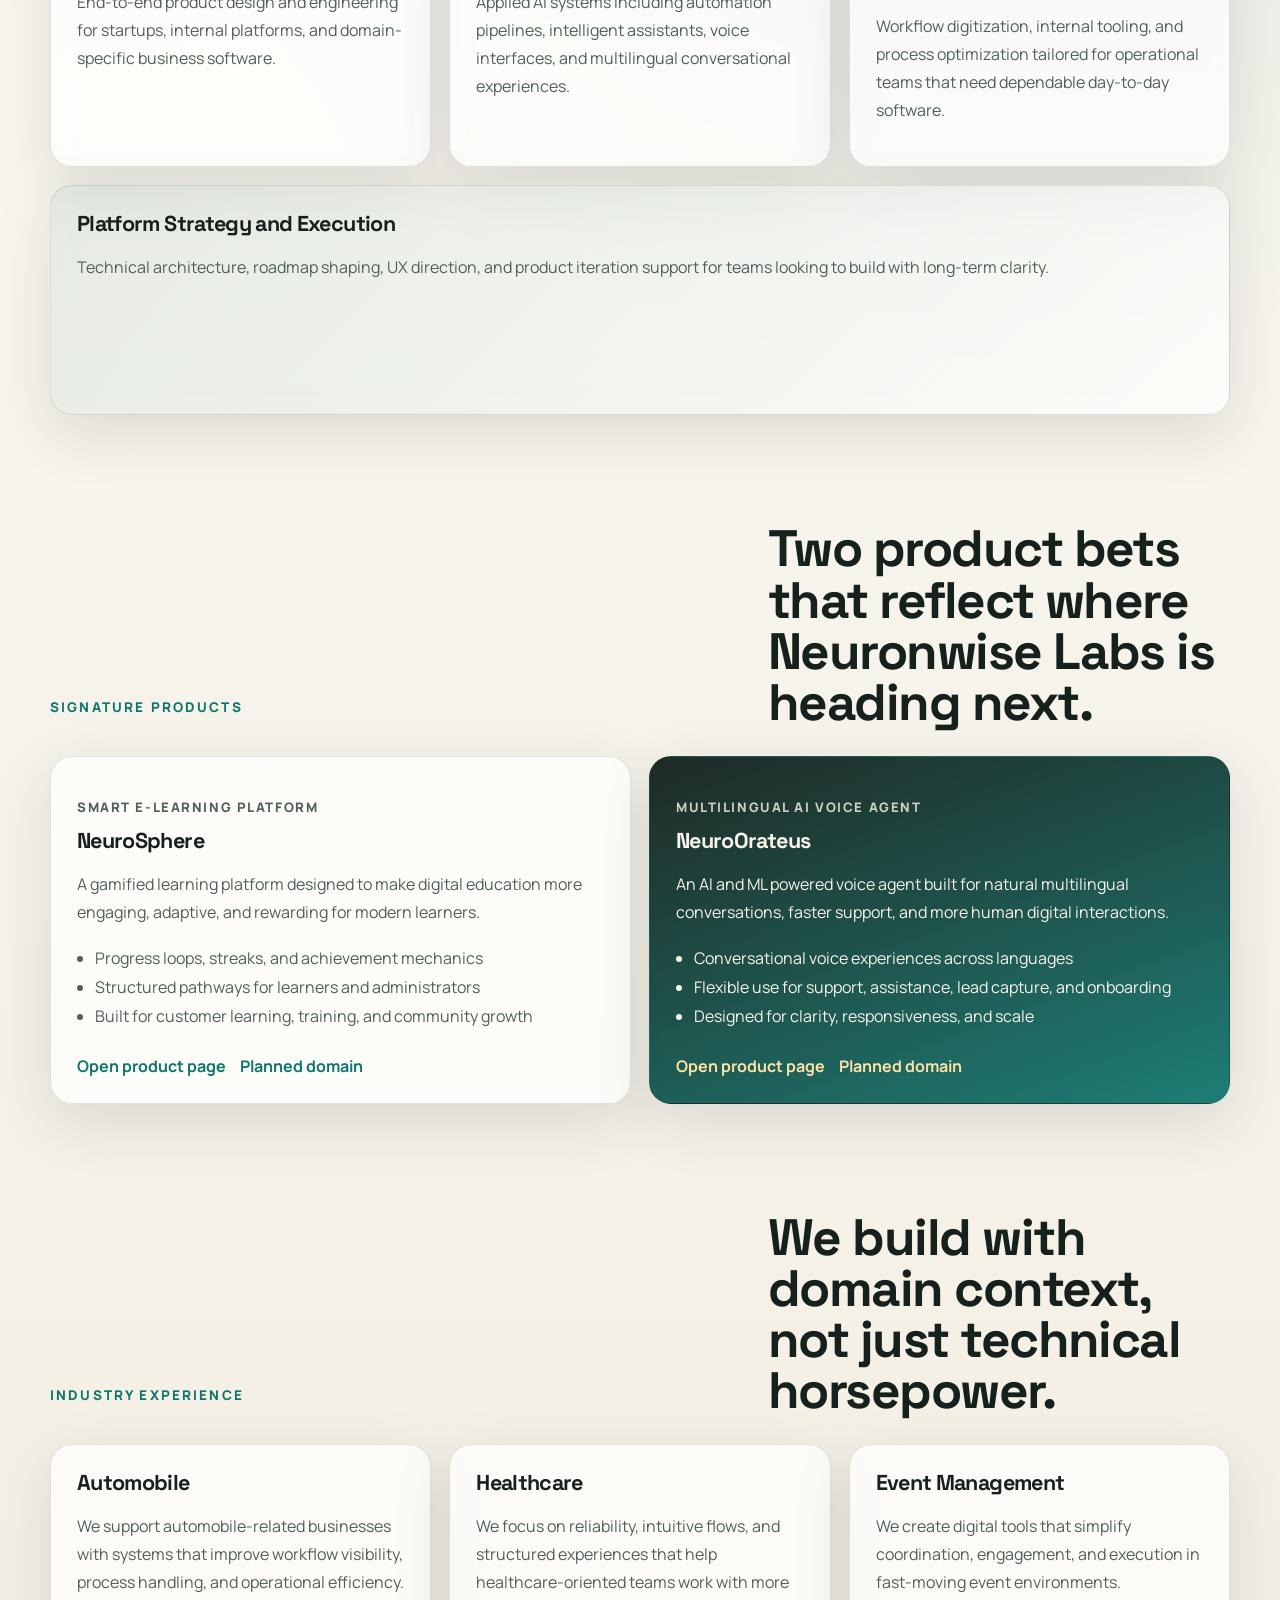
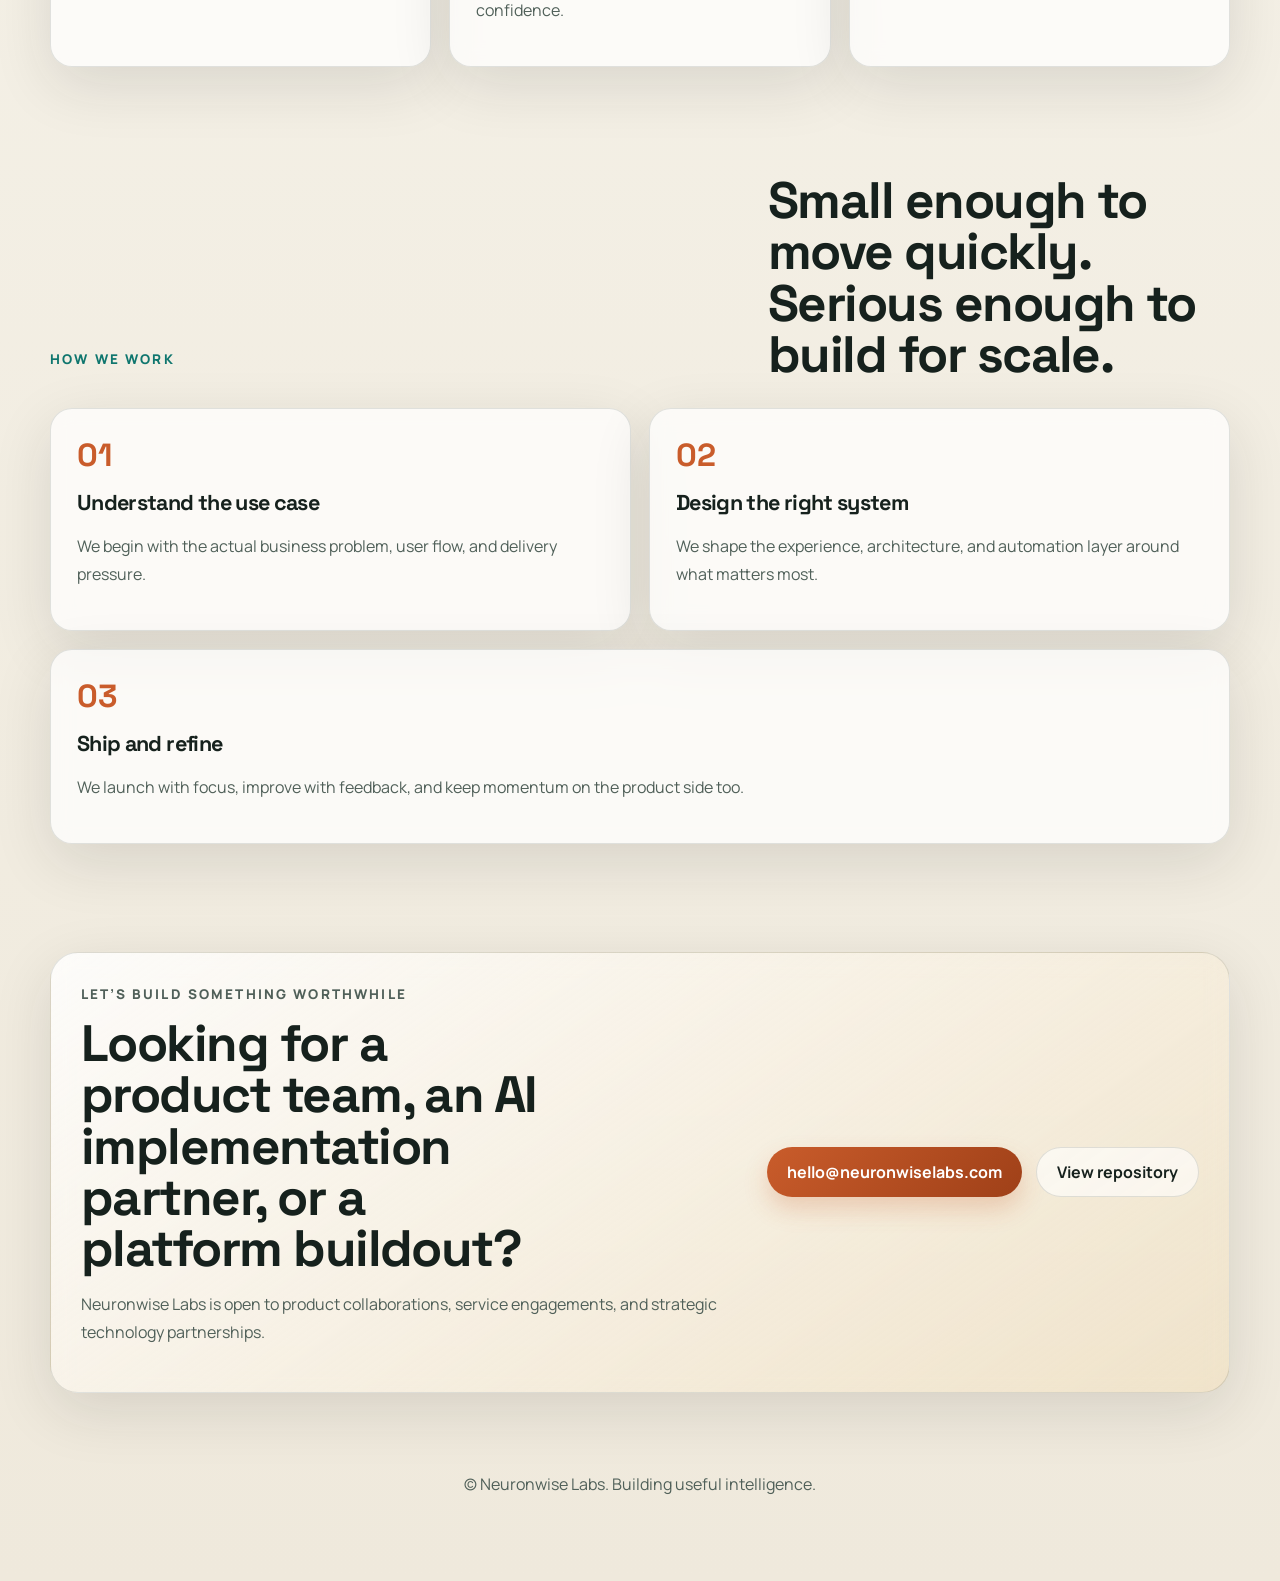
==== commit 03d093e3: "setting product name" ====
--- a/index.html
+++ b/index.html
@@ -131,7 +131,7 @@
           <div class="product-grid">
             <article class="product-card">
               <p class="product-type">Smart e-learning platform</p>
-              <h3>LearnVanta</h3>
+              <h3>NeuroSphere</h3>
               <p>
                 A gamified learning platform designed to make digital education more engaging,
                 adaptive, and rewarding for modern learners.
@@ -142,14 +142,14 @@
                 <li>Built for customer learning, training, and community growth</li>
               </ul>
               <div class="product-links">
-                <a href="products/learnvanta.html">Open product page</a>
-                <a href="https://learnvanta.com" target="_blank" rel="noreferrer">Planned domain</a>
+                <a href="products/neurosphere.html">Open product page</a>
+                <a href="https://neurosphere.com" target="_blank" rel="noreferrer">Planned domain</a>
               </div>
             </article>
 
             <article class="product-card featured">
               <p class="product-type">Multilingual AI voice agent</p>
-              <h3>Orateus</h3>
+              <h3>NeuroOrateus</h3>
               <p>
                 An AI and ML powered voice agent built for natural multilingual conversations,
                 faster support, and more human digital interactions.
@@ -160,8 +160,8 @@
                 <li>Designed for clarity, responsiveness, and scale</li>
               </ul>
               <div class="product-links">
-                <a href="products/orateus.html">Open product page</a>
-                <a href="https://orateus.com" target="_blank" rel="noreferrer">Planned domain</a>
+                <a href="products/neuroorateus.html">Open product page</a>
+                <a href="https://neuroorateus.com" target="_blank" rel="noreferrer">Planned domain</a>
               </div>
             </article>
           </div>
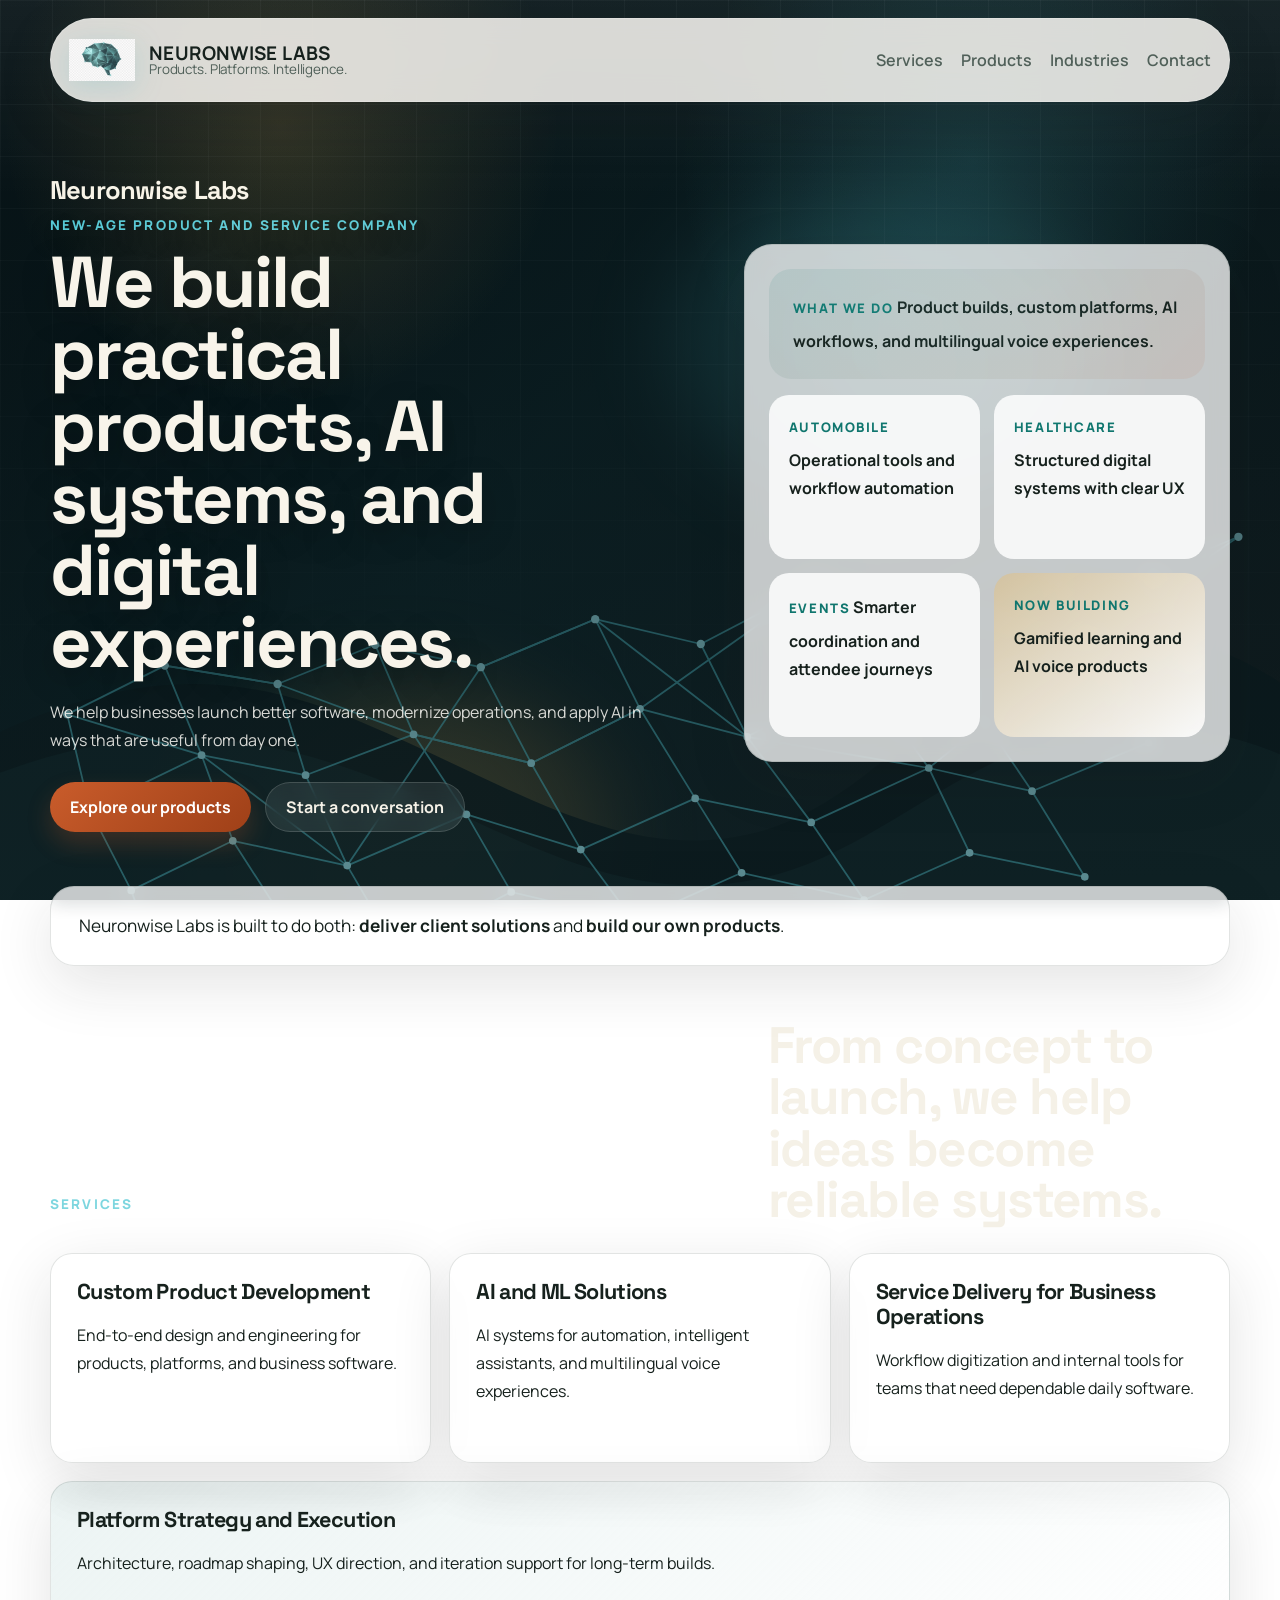
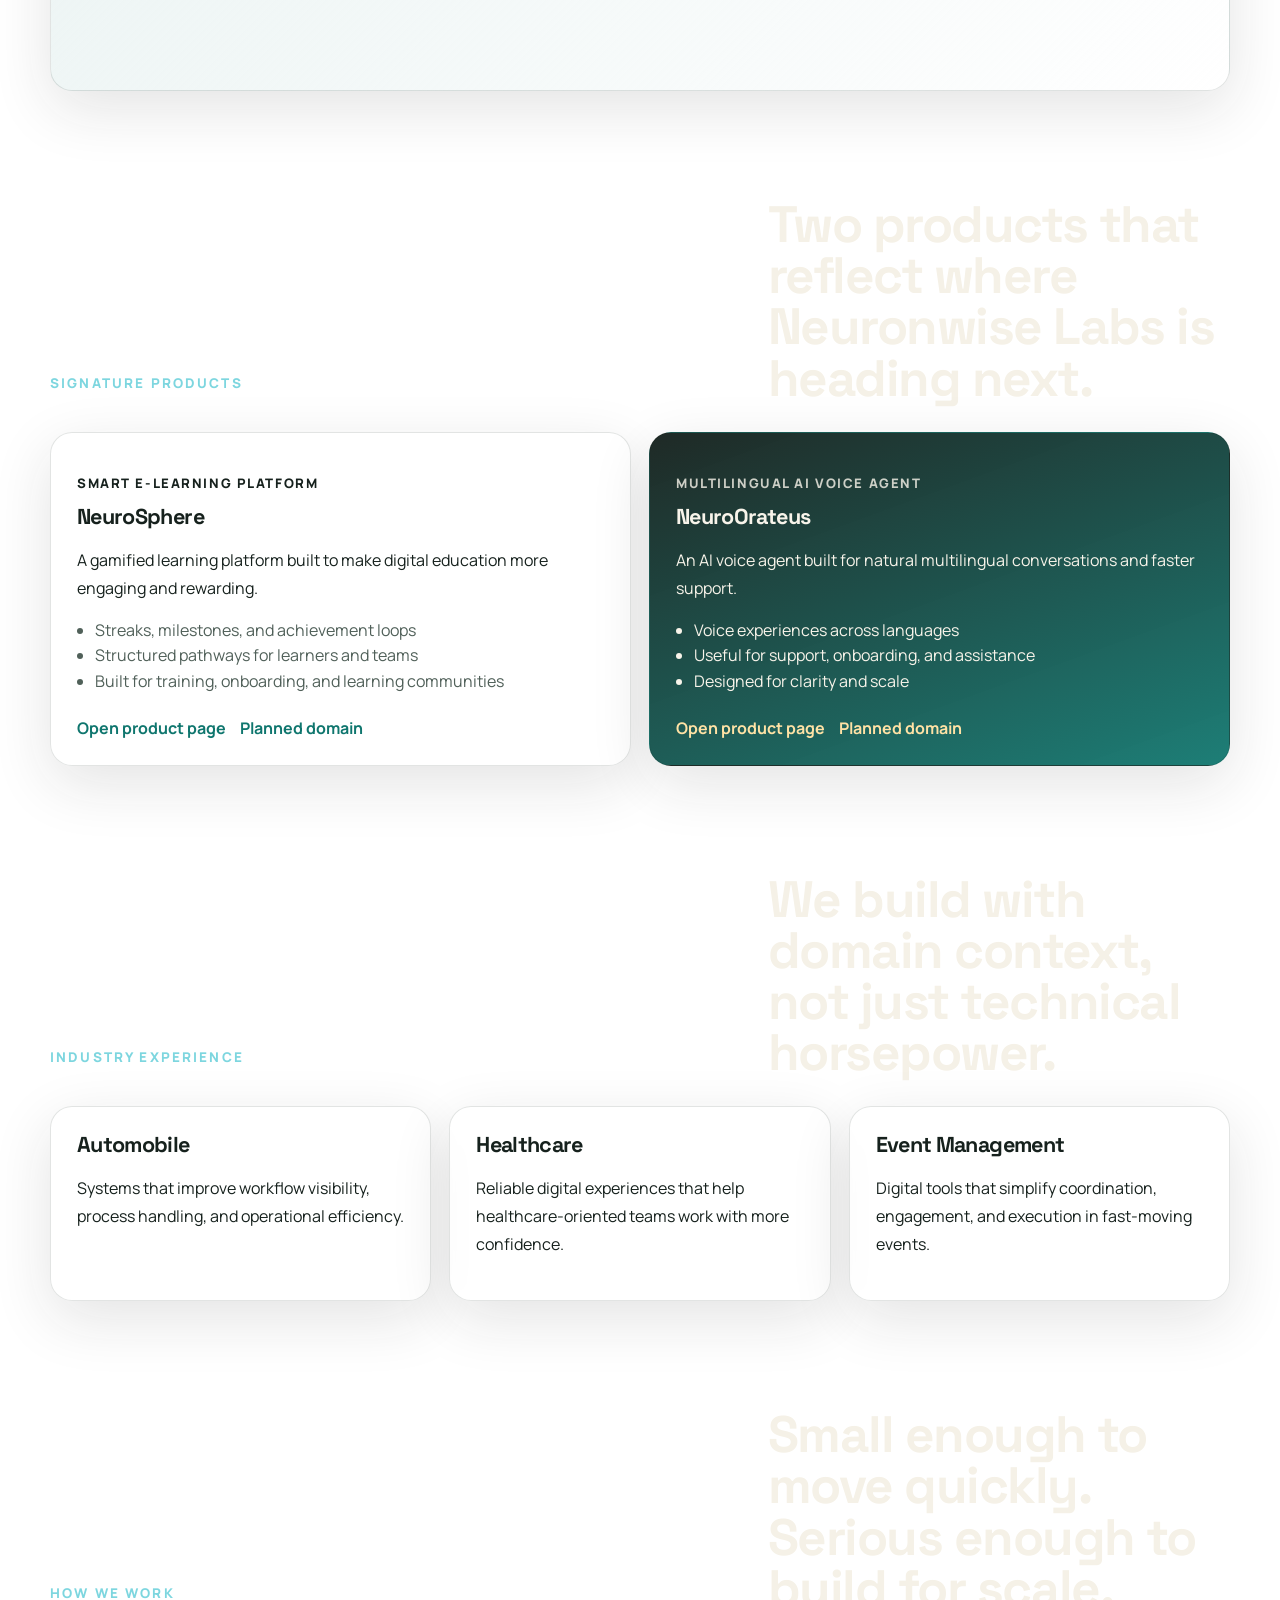
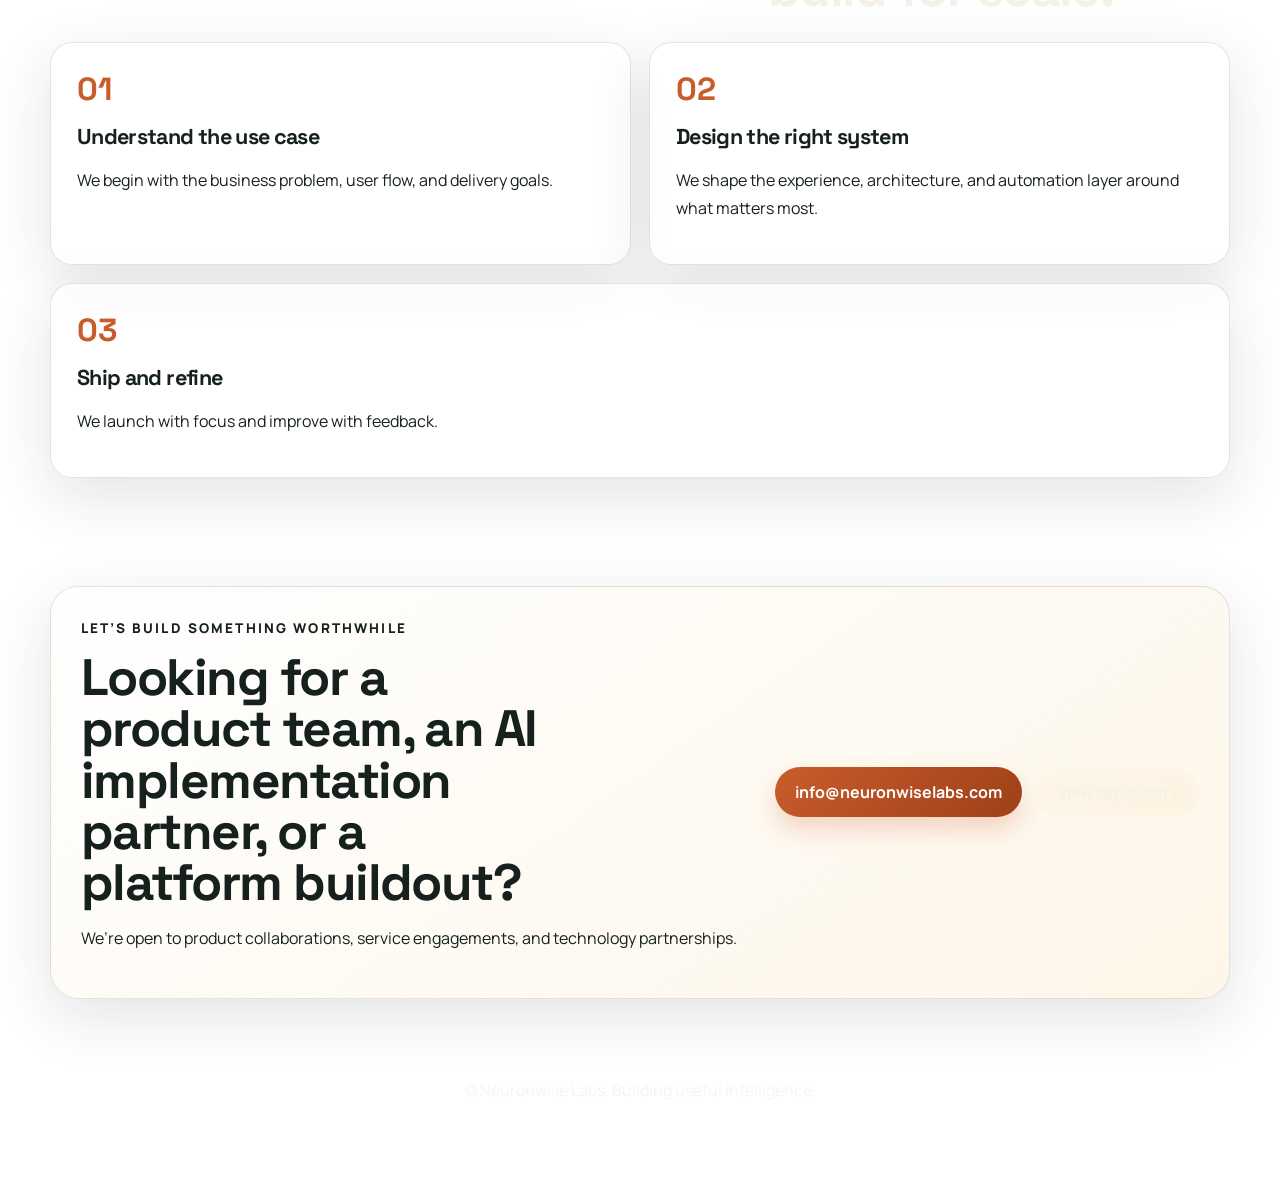
==== commit da7c9a95: "updating the factors based on feedback" ====
--- a/index.html
+++ b/index.html
@@ -21,10 +21,10 @@
       <header class="site-header">
         <a class="brand" href="#top" aria-label="Neuronwise Labs home">
           <span class="brand-mark" aria-hidden="true">
-            <img src="assets/neuronwise-logo-mark.svg" alt="" />
+            <img src="assets/neuronwise-logo-real.png" alt="" />
           </span>
           <span class="brand-text">
-            <strong>Neuronwise Labs</strong>
+            <strong>NEURONWISE LABS</strong>
             <small>Products. Platforms. Intelligence.</small>
           </span>
         </a>
@@ -39,12 +39,11 @@
       <main id="top">
         <section class="hero section">
           <div class="hero-copy">
+            <p class="hero-brand">Neuronwise Labs</p>
             <p class="eyebrow">New-age product and service company</p>
-            <h1>We build thoughtful software that feels intelligent, useful, and ready for the real world.</h1>
+            <h1>We build practical products, AI systems, and digital experiences.</h1>
             <p class="lead">
-              Neuronwise Labs helps businesses modernize operations, launch digital products,
-              and adopt AI with clarity. Our work blends product strategy, software engineering,
-              automation, and applied machine learning into solutions teams can actually use.
+              We help businesses launch better software, modernize operations, and apply AI in ways that are useful from day one.
             </p>
             <div class="hero-actions">
               <a class="button primary" href="#products">Explore our products</a>
@@ -55,20 +54,20 @@
           <div class="hero-panel">
             <div class="hero-card hero-card-main">
               <span>What we do</span>
-              <strong>Product development, custom platforms, AI workflows, and multilingual voice experiences.</strong>
+              <strong>Product builds, custom platforms, AI workflows, and multilingual voice experiences.</strong>
             </div>
             <div class="hero-grid">
               <article class="mini-card">
                 <span>Automobile</span>
-                <strong>Operational software and workflow automation</strong>
+                <strong>Operational tools and workflow automation</strong>
               </article>
               <article class="mini-card">
                 <span>Healthcare</span>
-                <strong>Structured digital systems with care-focused UX</strong>
+                <strong>Structured digital systems with clear UX</strong>
               </article>
               <article class="mini-card">
                 <span>Events</span>
-                <strong>Faster coordination, engagement, and attendee flows</strong>
+                <strong>Smarter coordination and attendee journeys</strong>
               </article>
               <article class="mini-card accent">
                 <span>Now building</span>
@@ -80,9 +79,8 @@
 
         <section class="section intro-band">
           <p>
-            We are building Neuronwise Labs as a company that can both
-            <strong>deliver client solutions</strong> and <strong>launch our own products</strong>.
-            That dual focus shapes how we work: practical execution today, strong product thinking for tomorrow.
+            Neuronwise Labs is built to do both:
+            <strong>deliver client solutions</strong> and <strong>build our own products</strong>.
           </p>
         </section>
 
@@ -95,29 +93,25 @@
             <article class="service-card">
               <h3>Custom Product Development</h3>
               <p>
-                End-to-end product design and engineering for startups, internal platforms,
-                and domain-specific business software.
+                End-to-end design and engineering for products, platforms, and business software.
               </p>
             </article>
             <article class="service-card">
               <h3>AI and ML Solutions</h3>
               <p>
-                Applied AI systems including automation pipelines, intelligent assistants,
-                voice interfaces, and multilingual conversational experiences.
+                AI systems for automation, intelligent assistants, and multilingual voice experiences.
               </p>
             </article>
             <article class="service-card">
               <h3>Service Delivery for Business Operations</h3>
               <p>
-                Workflow digitization, internal tooling, and process optimization tailored
-                for operational teams that need dependable day-to-day software.
+                Workflow digitization and internal tools for teams that need dependable daily software.
               </p>
             </article>
             <article class="service-card">
               <h3>Platform Strategy and Execution</h3>
               <p>
-                Technical architecture, roadmap shaping, UX direction, and product iteration
-                support for teams looking to build with long-term clarity.
+                Architecture, roadmap shaping, UX direction, and iteration support for long-term builds.
               </p>
             </article>
           </div>
@@ -126,20 +120,19 @@
         <section class="section" id="products">
           <div class="section-heading">
             <p class="eyebrow">Signature products</p>
-            <h2>Two product bets that reflect where Neuronwise Labs is heading next.</h2>
+            <h2>Two products that reflect where Neuronwise Labs is heading next.</h2>
           </div>
           <div class="product-grid">
             <article class="product-card">
               <p class="product-type">Smart e-learning platform</p>
               <h3>NeuroSphere</h3>
               <p>
-                A gamified learning platform designed to make digital education more engaging,
-                adaptive, and rewarding for modern learners.
+                A gamified learning platform built to make digital education more engaging and rewarding.
               </p>
               <ul>
-                <li>Progress loops, streaks, and achievement mechanics</li>
-                <li>Structured pathways for learners and administrators</li>
-                <li>Built for customer learning, training, and community growth</li>
+                <li>Streaks, milestones, and achievement loops</li>
+                <li>Structured pathways for learners and teams</li>
+                <li>Built for training, onboarding, and learning communities</li>
               </ul>
               <div class="product-links">
                 <a href="products/neurosphere.html">Open product page</a>
@@ -151,13 +144,12 @@
               <p class="product-type">Multilingual AI voice agent</p>
               <h3>NeuroOrateus</h3>
               <p>
-                An AI and ML powered voice agent built for natural multilingual conversations,
-                faster support, and more human digital interactions.
+                An AI voice agent built for natural multilingual conversations and faster support.
               </p>
               <ul>
-                <li>Conversational voice experiences across languages</li>
-                <li>Flexible use for support, assistance, lead capture, and onboarding</li>
-                <li>Designed for clarity, responsiveness, and scale</li>
+                <li>Voice experiences across languages</li>
+                <li>Useful for support, onboarding, and assistance</li>
+                <li>Designed for clarity and scale</li>
               </ul>
               <div class="product-links">
                 <a href="products/neuroorateus.html">Open product page</a>
@@ -176,22 +168,19 @@
             <article class="industry-card">
               <h3>Automobile</h3>
               <p>
-                We support automobile-related businesses with systems that improve workflow visibility,
-                process handling, and operational efficiency.
+                Systems that improve workflow visibility, process handling, and operational efficiency.
               </p>
             </article>
             <article class="industry-card">
               <h3>Healthcare</h3>
               <p>
-                We focus on reliability, intuitive flows, and structured experiences that help
-                healthcare-oriented teams work with more confidence.
+                Reliable digital experiences that help healthcare-oriented teams work with more confidence.
               </p>
             </article>
             <article class="industry-card">
               <h3>Event Management</h3>
               <p>
-                We create digital tools that simplify coordination, engagement, and execution in
-                fast-moving event environments.
+                Digital tools that simplify coordination, engagement, and execution in fast-moving events.
               </p>
             </article>
           </div>
@@ -206,7 +195,7 @@
             <article>
               <span>01</span>
               <h3>Understand the use case</h3>
-              <p>We begin with the actual business problem, user flow, and delivery pressure.</p>
+              <p>We begin with the business problem, user flow, and delivery goals.</p>
             </article>
             <article>
               <span>02</span>
@@ -216,7 +205,7 @@
             <article>
               <span>03</span>
               <h3>Ship and refine</h3>
-              <p>We launch with focus, improve with feedback, and keep momentum on the product side too.</p>
+              <p>We launch with focus and improve with feedback.</p>
             </article>
           </div>
         </section>
@@ -227,12 +216,11 @@
               <p class="eyebrow">Let’s build something worthwhile</p>
               <h2>Looking for a product team, an AI implementation partner, or a platform buildout?</h2>
               <p>
-                Neuronwise Labs is open to product collaborations, service engagements, and
-                strategic technology partnerships.
+                We’re open to product collaborations, service engagements, and technology partnerships.
               </p>
             </div>
             <div class="contact-actions">
-              <a class="button primary" href="mailto:hello@neuronwiselabs.com">hello@neuronwiselabs.com</a>
+              <a class="button primary" href="mailto:info@neuronwiselabs.com">info@neuronwiselabs.com</a>
               <a class="button tertiary" href="https://github.com/GautamGripen/Neuronwiselabs-Website" target="_blank" rel="noreferrer">
                 View repository
               </a>
--- a/styles.css
+++ b/styles.css
@@ -4,6 +4,9 @@
   --surface-strong: #ffffff;
   --text: #16211d;
   --muted: #506059;
+  --text-on-dark: #f5f1e7;
+  --muted-on-dark: rgba(235, 240, 236, 0.82);
+  --line-on-dark: rgba(233, 239, 235, 0.16);
   --line: rgba(22, 33, 29, 0.12);
   --primary: #c95c2b;
   --primary-deep: #9f4018;
@@ -26,12 +29,15 @@
 
 body {
   margin: 0;
-  color: var(--text);
+  color: var(--text-on-dark);
   font-family: "Manrope", sans-serif;
   background:
-    radial-gradient(circle at top left, rgba(242, 181, 68, 0.3), transparent 34%),
-    radial-gradient(circle at 80% 20%, rgba(15, 118, 110, 0.15), transparent 26%),
-    linear-gradient(180deg, #fffdf8 0%, #f6f3ea 48%, #efe9dc 100%);
+    linear-gradient(180deg, rgba(6, 18, 21, 0.72), rgba(12, 28, 31, 0.48)),
+    url("assets/background-mesh-wave.svg"),
+    linear-gradient(180deg, #102126 0%, #13262b 40%, #1b2325 100%);
+  background-attachment: fixed, fixed, fixed;
+  background-position: center top, center top, center top;
+  background-size: cover, cover, cover;
 }
 
 body::before {
@@ -40,10 +46,22 @@
   inset: 0;
   pointer-events: none;
   background-image:
-    linear-gradient(rgba(255, 255, 255, 0.08) 1px, transparent 1px),
-    linear-gradient(90deg, rgba(255, 255, 255, 0.08) 1px, transparent 1px);
-  background-size: 48px 48px;
-  mask-image: linear-gradient(180deg, rgba(0, 0, 0, 0.7), transparent 85%);
+    linear-gradient(rgba(255, 255, 255, 0.045) 1px, transparent 1px),
+    linear-gradient(90deg, rgba(255, 255, 255, 0.045) 1px, transparent 1px);
+  background-size: 52px 52px;
+  mask-image: linear-gradient(180deg, rgba(0, 0, 0, 0.85), transparent 88%);
+}
+
+body::after {
+  content: "";
+  position: fixed;
+  inset: 0;
+  pointer-events: none;
+  background:
+    radial-gradient(circle at 22% 14%, rgba(242, 181, 68, 0.16), transparent 22%),
+    radial-gradient(circle at 76% 18%, rgba(88, 215, 228, 0.14), transparent 24%),
+    linear-gradient(180deg, rgba(255, 255, 255, 0.06), transparent 22%, rgba(0, 0, 0, 0.1) 100%);
+  mix-blend-mode: screen;
 }
 
 .page-shell {
@@ -62,7 +80,7 @@
   gap: 24px;
   margin-top: 18px;
   padding: 14px 18px;
-  border: 1px solid var(--line);
+  border: 1px solid rgba(255, 255, 255, 0.18);
   border-radius: 999px;
   background: rgba(255, 253, 248, 0.84);
   backdrop-filter: blur(14px);
@@ -79,22 +97,22 @@
 .brand {
   display: inline-flex;
   align-items: center;
-  gap: 12px;
+  gap: 14px;
   color: var(--text);
 }
 
 .brand-mark {
   display: grid;
   place-items: center;
-  width: 50px;
-  height: 50px;
-  flex: 0 0 50px;
+  width: 66px;
+  height: 54px;
+  flex: 0 0 66px;
 }
 
 .brand-mark img {
   display: block;
   width: 100%;
-  height: 100%;
+  height: auto;
   object-fit: contain;
   filter: drop-shadow(0 6px 14px rgba(54, 172, 191, 0.18));
 }
@@ -102,16 +120,18 @@
 .brand-text {
   display: flex;
   flex-direction: column;
-  line-height: 1.1;
+  line-height: 1.02;
 }
 
 .brand-text strong {
-  font-size: 0.98rem;
+  font-size: 1.18rem;
+  letter-spacing: 0.02em;
 }
 
 .brand-text small {
   color: var(--muted);
-  font-size: 0.78rem;
+  font-size: 0.84rem;
+  letter-spacing: -0.01em;
 }
 
 .nav {
@@ -161,9 +181,9 @@
 }
 
 h1 {
-  font-size: clamp(2.8rem, 7vw, 5.5rem);
-  line-height: 0.96;
-  max-width: 10ch;
+  font-size: clamp(2.6rem, 6vw, 4.5rem);
+  line-height: 1;
+  max-width: 12ch;
 }
 
 h2 {
@@ -186,14 +206,45 @@
 .contact-card p,
 .hero-card strong,
 .mini-card strong {
-  color: var(--muted);
+  color: var(--muted-on-dark);
   line-height: 1.75;
 }
 
 .lead {
   max-width: 62ch;
-  margin: 24px 0 0;
-  font-size: 1.08rem;
+  margin: 20px 0 0;
+  font-size: 1rem;
+  color: rgba(244, 243, 238, 0.88);
+}
+
+.hero-brand {
+  margin: 0 0 10px;
+  color: #f7f3e7;
+  font-family: "Space Grotesk", sans-serif;
+  font-size: clamp(1.15rem, 2.2vw, 1.6rem);
+  font-weight: 700;
+  letter-spacing: -0.03em;
+}
+
+.hero-copy h1,
+.hero-copy .eyebrow {
+  text-shadow: 0 10px 32px rgba(0, 0, 0, 0.28);
+}
+
+.hero-copy h1 {
+  color: #f8f4ea;
+}
+
+.hero-copy .eyebrow {
+  color: #52c8d5;
+}
+
+.section-heading h2 {
+  color: var(--text-on-dark);
+}
+
+.section-heading .eyebrow {
+  color: #7dd6df;
 }
 
 .hero-actions,
@@ -231,9 +282,10 @@
 
 .secondary,
 .tertiary {
-  border: 1px solid var(--line);
-  color: var(--text);
-  background: rgba(255, 255, 255, 0.6);
+  border: 1px solid var(--line-on-dark);
+  color: var(--text-on-dark);
+  background: rgba(255, 255, 255, 0.08);
+  backdrop-filter: blur(10px);
 }
 
 .hero-panel,
@@ -244,9 +296,10 @@
 .contact-card,
 .timeline article {
   border: 1px solid var(--line);
-  background: var(--surface);
+  background: rgba(255, 255, 255, 0.76);
   backdrop-filter: blur(10px);
   box-shadow: var(--shadow);
+  color: var(--text);
 }
 
 .hero-panel {
@@ -272,6 +325,35 @@
   text-transform: uppercase;
 }
 
+.hero-panel strong,
+.hero-panel p,
+.hero-panel h3,
+.intro-band p,
+.service-card h3,
+.service-card p,
+.product-card h3,
+.product-card p,
+.industry-card h3,
+.industry-card p,
+.timeline article h3,
+.timeline article p,
+.contact-card h2,
+.contact-card p,
+.product-hero-card h1,
+.detail-card h2,
+.feature-list h3,
+.detail-list h3 {
+  color: var(--text);
+}
+
+.product-card ul,
+.feature-list p,
+.detail-list p,
+.product-hero-card p,
+.detail-card p {
+  color: var(--muted);
+}
+
 .hero-grid {
   display: grid;
   grid-template-columns: repeat(2, minmax(0, 1fr));
@@ -335,7 +417,7 @@
 }
 
 .service-card {
-  min-height: 230px;
+  min-height: 210px;
 }
 
 .service-card:nth-child(4) {
@@ -344,10 +426,10 @@
 }
 
 .product-card ul {
-  margin: 18px 0 24px;
+  margin: 16px 0 22px;
   padding-left: 18px;
   color: var(--muted);
-  line-height: 1.8;
+  line-height: 1.6;
 }
 
 .product-card.featured {
@@ -400,7 +482,7 @@
 
 .site-footer {
   padding: 10px 0 30px;
-  color: var(--muted);
+  color: rgba(245, 242, 233, 0.82);
   text-align: center;
 }
 
@@ -420,8 +502,9 @@
   padding: 28px;
   border: 1px solid var(--line);
   border-radius: 26px;
-  background: var(--surface);
+  background: rgba(255, 255, 255, 0.82);
   box-shadow: var(--shadow);
+  color: var(--text);
 }
 
 .product-hero-card p {
@@ -472,6 +555,12 @@
     border-radius: 28px;
   }
 
+  .brand-mark {
+    width: 58px;
+    height: 48px;
+    flex-basis: 58px;
+  }
+
   .nav {
     justify-content: flex-start;
   }
@@ -503,6 +592,12 @@
     align-items: flex-start;
   }
 
+  .brand-mark {
+    width: 52px;
+    height: 44px;
+    flex-basis: 52px;
+  }
+
   .hero-grid {
     grid-template-columns: 1fr;
   }
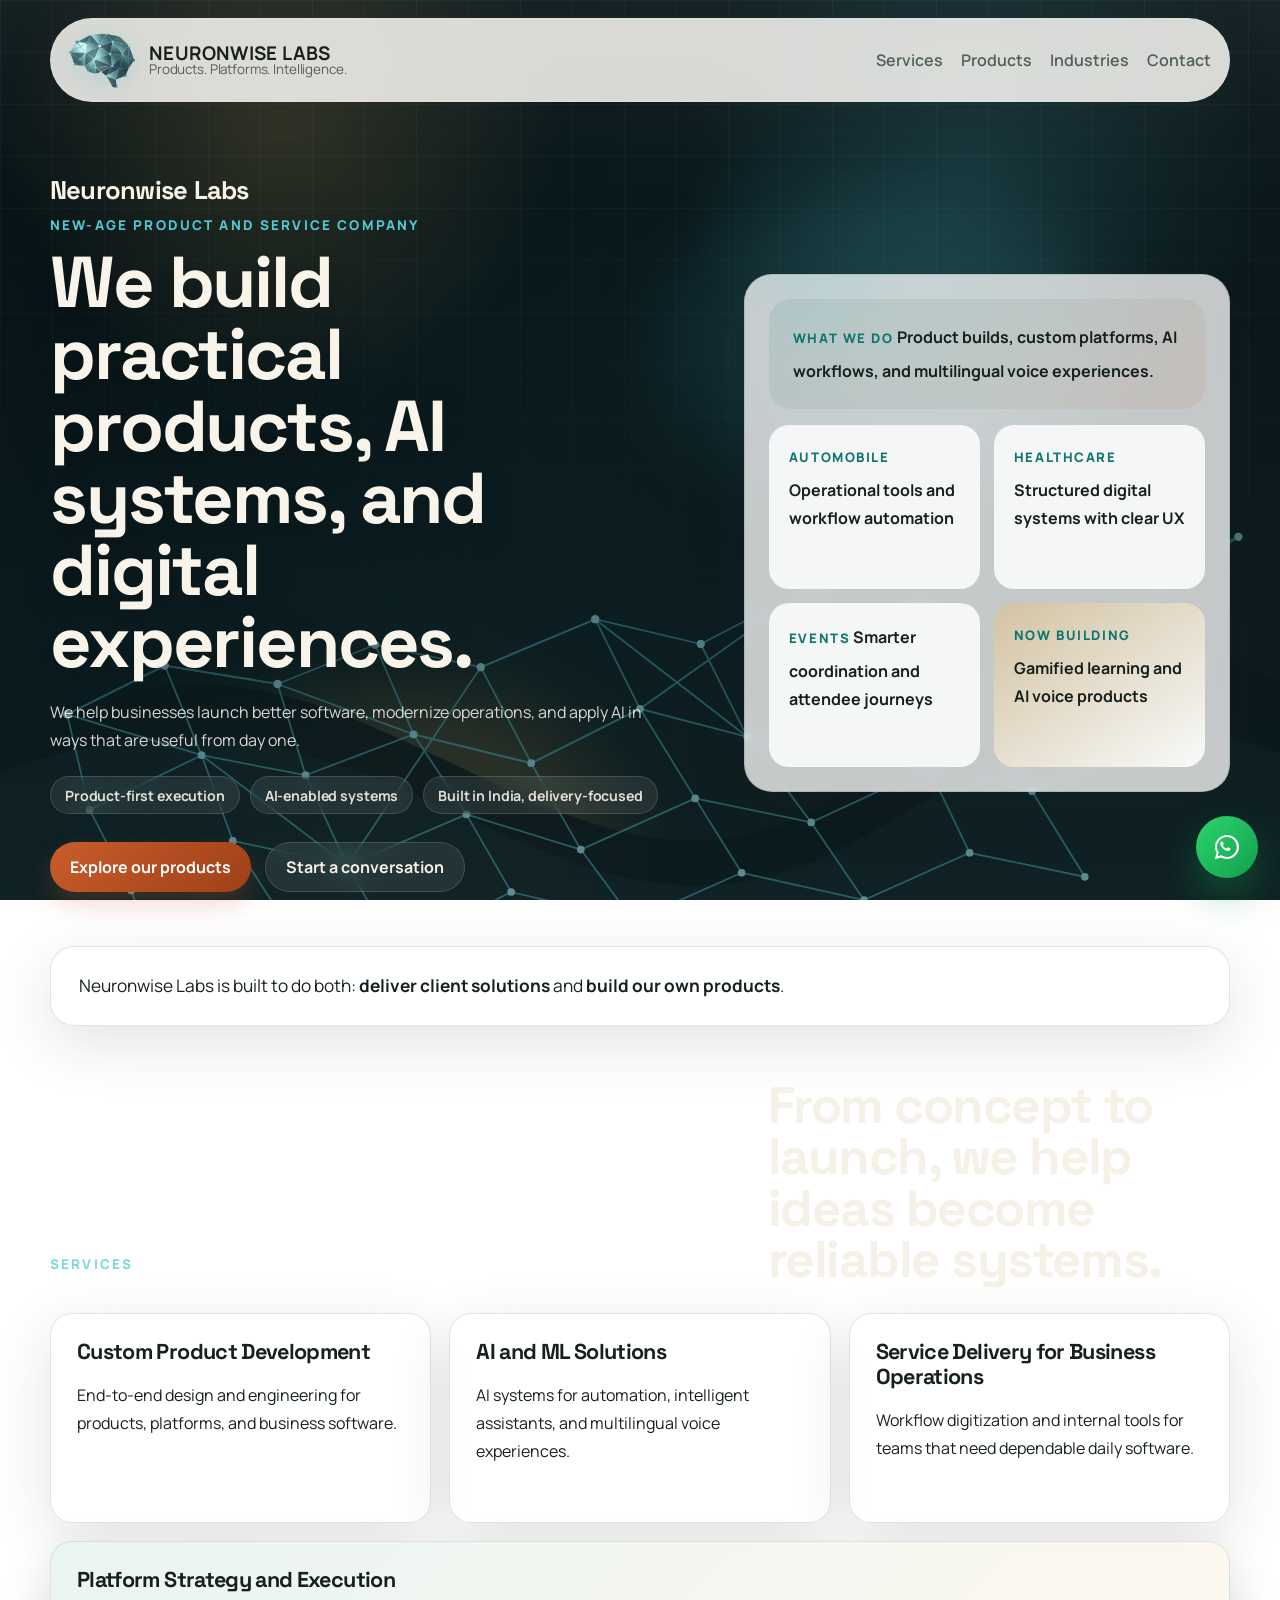
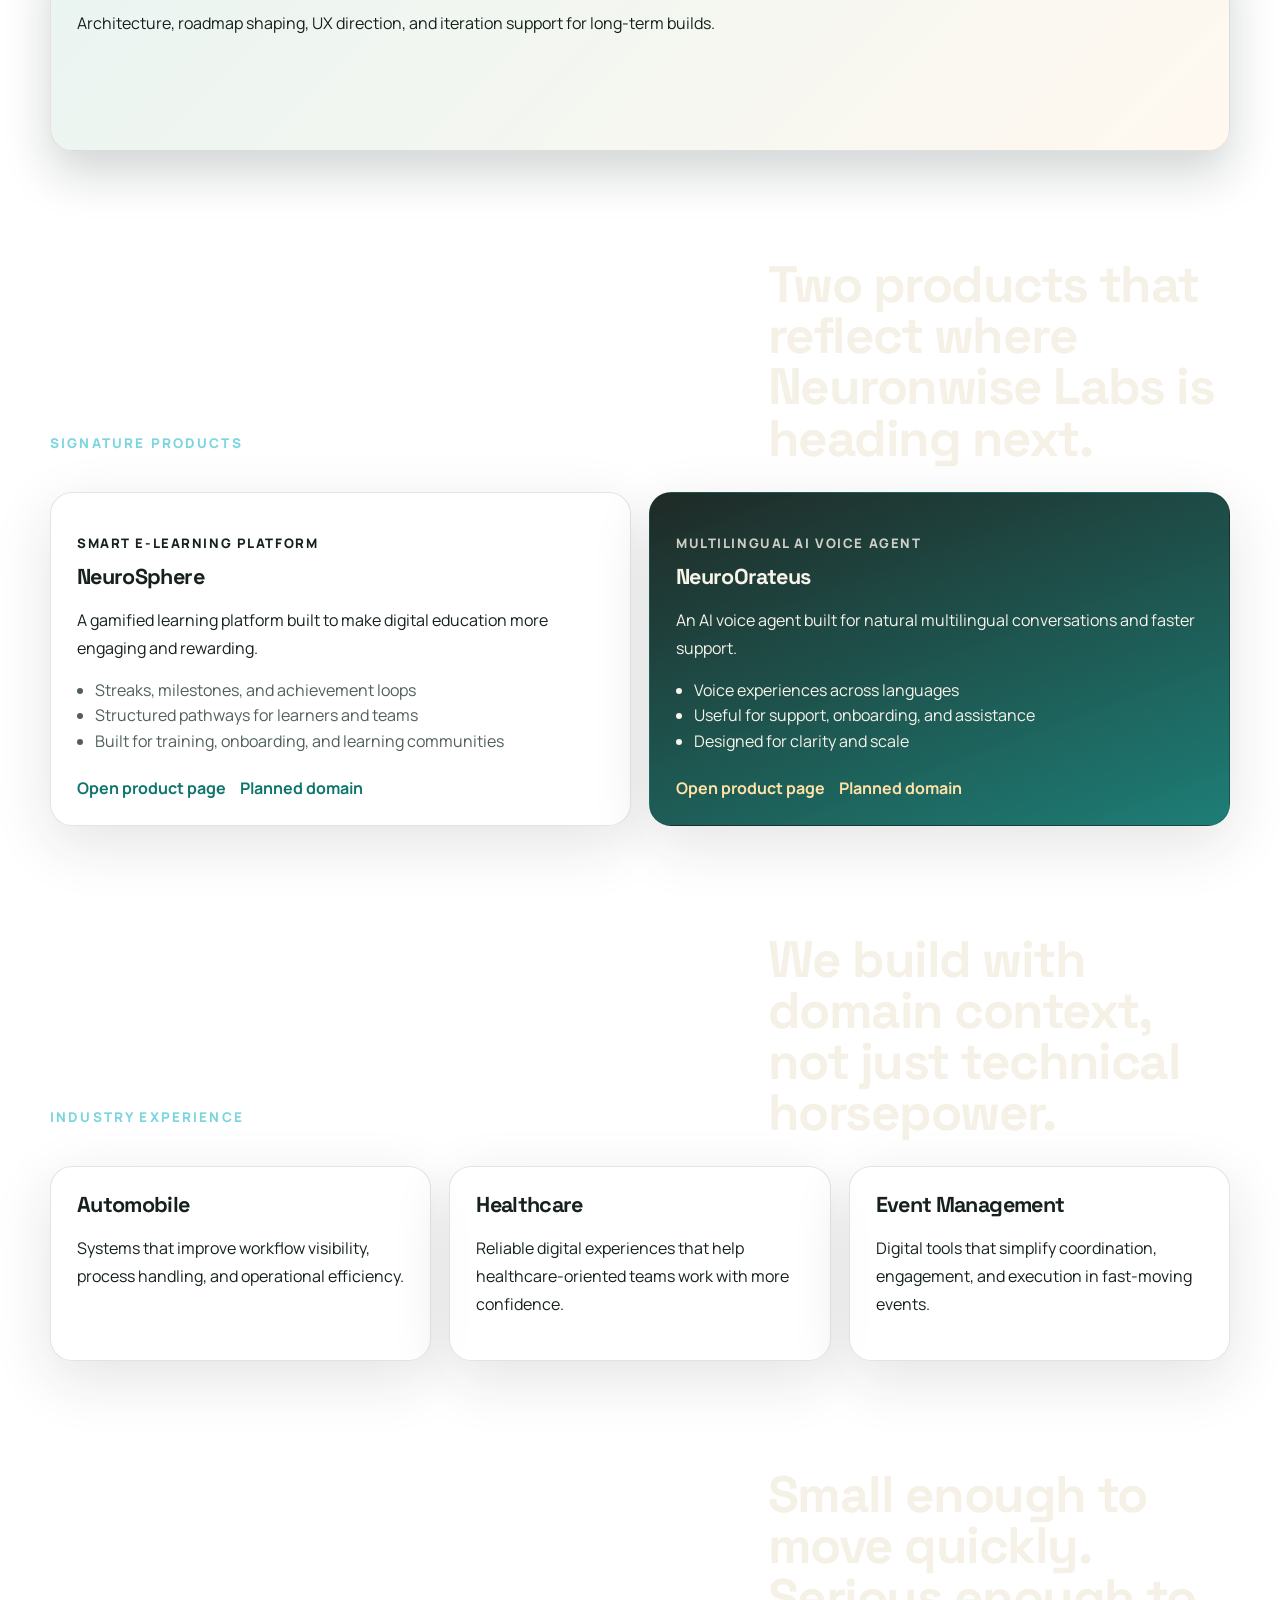
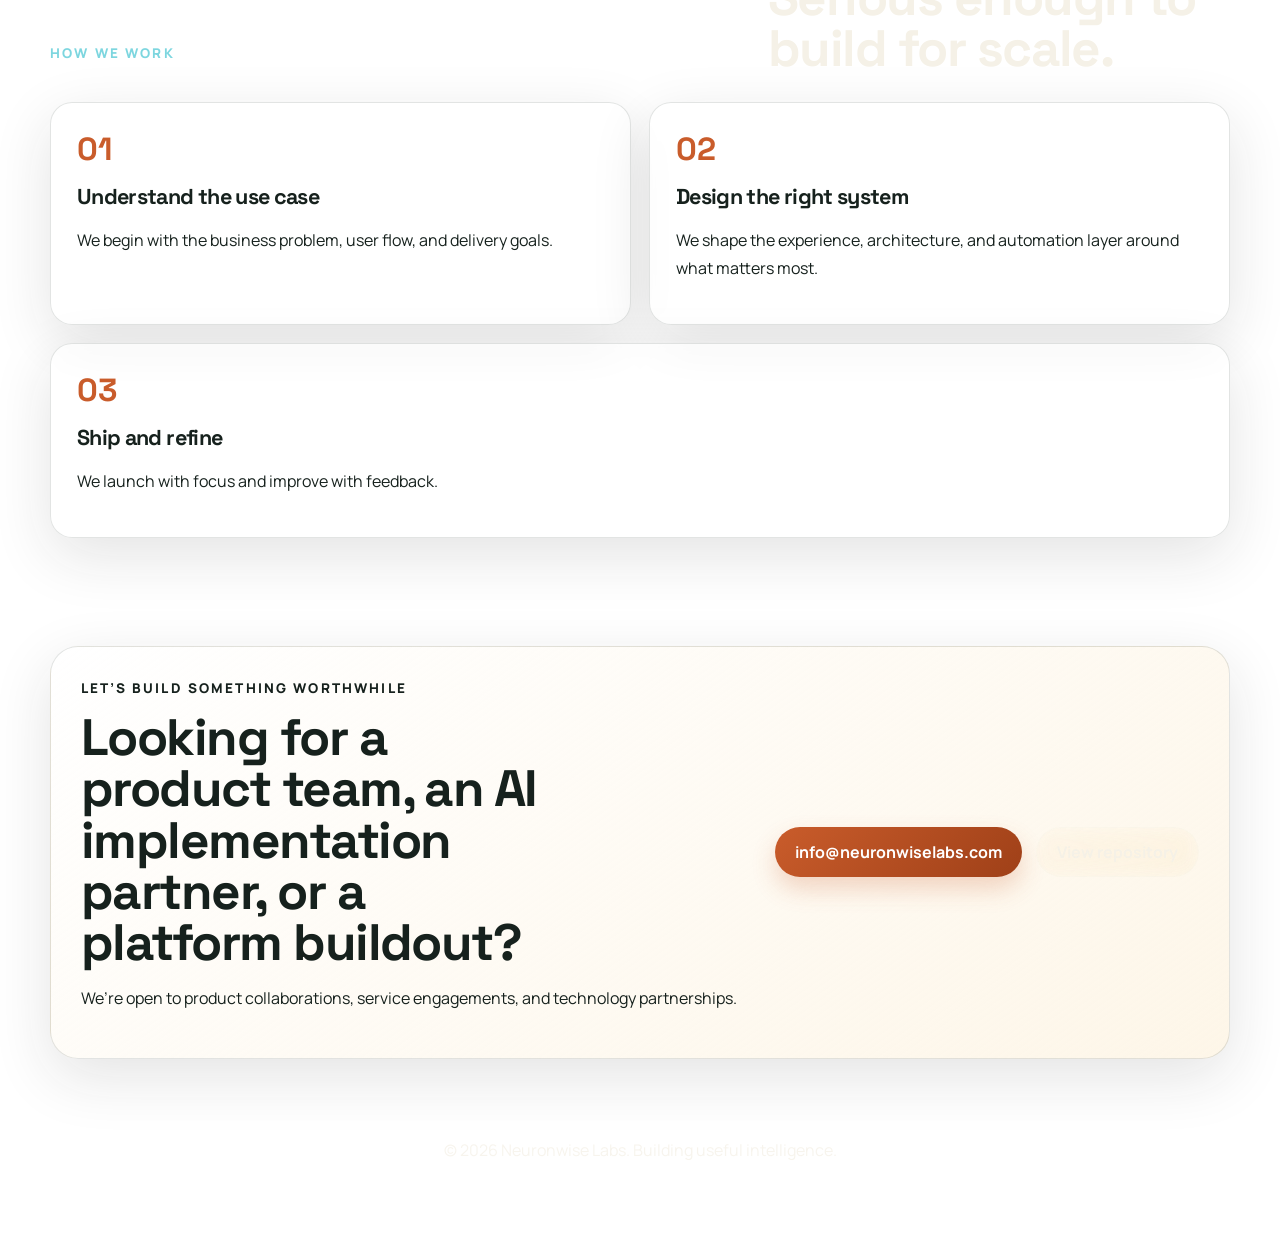
==== commit 0eb7a17d: "Enhanced the website for more modern appeal and added Whatsapp chat feature as well" ====
--- a/index.html
+++ b/index.html
@@ -37,21 +37,26 @@
       </header>
 
       <main id="top">
-        <section class="hero section">
-          <div class="hero-copy">
+        <section class="hero section" data-reveal>
+          <div class="hero-copy" data-reveal>
             <p class="hero-brand">Neuronwise Labs</p>
             <p class="eyebrow">New-age product and service company</p>
             <h1>We build practical products, AI systems, and digital experiences.</h1>
             <p class="lead">
               We help businesses launch better software, modernize operations, and apply AI in ways that are useful from day one.
             </p>
+            <div class="hero-signals" data-reveal>
+              <span>Product-first execution</span>
+              <span>AI-enabled systems</span>
+              <span>Built in India, delivery-focused</span>
+            </div>
             <div class="hero-actions">
               <a class="button primary" href="#products">Explore our products</a>
               <a class="button secondary" href="#contact">Start a conversation</a>
             </div>
           </div>
 
-          <div class="hero-panel">
+          <div class="hero-panel" data-reveal>
             <div class="hero-card hero-card-main">
               <span>What we do</span>
               <strong>Product builds, custom platforms, AI workflows, and multilingual voice experiences.</strong>
@@ -77,38 +82,38 @@
           </div>
         </section>
 
-        <section class="section intro-band">
+        <section class="section intro-band" data-reveal>
           <p>
             Neuronwise Labs is built to do both:
             <strong>deliver client solutions</strong> and <strong>build our own products</strong>.
           </p>
         </section>
 
-        <section class="section" id="services">
-          <div class="section-heading">
+        <section class="section" id="services" data-reveal>
+          <div class="section-heading" data-reveal>
             <p class="eyebrow">Services</p>
             <h2>From concept to launch, we help ideas become reliable systems.</h2>
           </div>
           <div class="service-grid">
-            <article class="service-card">
+            <article class="service-card" data-reveal>
               <h3>Custom Product Development</h3>
               <p>
                 End-to-end design and engineering for products, platforms, and business software.
               </p>
             </article>
-            <article class="service-card">
+            <article class="service-card" data-reveal>
               <h3>AI and ML Solutions</h3>
               <p>
                 AI systems for automation, intelligent assistants, and multilingual voice experiences.
               </p>
             </article>
-            <article class="service-card">
+            <article class="service-card" data-reveal>
               <h3>Service Delivery for Business Operations</h3>
               <p>
                 Workflow digitization and internal tools for teams that need dependable daily software.
               </p>
             </article>
-            <article class="service-card">
+            <article class="service-card" data-reveal>
               <h3>Platform Strategy and Execution</h3>
               <p>
                 Architecture, roadmap shaping, UX direction, and iteration support for long-term builds.
@@ -117,13 +122,13 @@
           </div>
         </section>
 
-        <section class="section" id="products">
-          <div class="section-heading">
+        <section class="section" id="products" data-reveal>
+          <div class="section-heading" data-reveal>
             <p class="eyebrow">Signature products</p>
             <h2>Two products that reflect where Neuronwise Labs is heading next.</h2>
           </div>
           <div class="product-grid">
-            <article class="product-card">
+            <article class="product-card" data-reveal>
               <p class="product-type">Smart e-learning platform</p>
               <h3>NeuroSphere</h3>
               <p>
@@ -140,7 +145,7 @@
               </div>
             </article>
 
-            <article class="product-card featured">
+            <article class="product-card featured" data-reveal>
               <p class="product-type">Multilingual AI voice agent</p>
               <h3>NeuroOrateus</h3>
               <p>
@@ -159,25 +164,25 @@
           </div>
         </section>
 
-        <section class="section" id="industries">
-          <div class="section-heading">
+        <section class="section" id="industries" data-reveal>
+          <div class="section-heading" data-reveal>
             <p class="eyebrow">Industry experience</p>
             <h2>We build with domain context, not just technical horsepower.</h2>
           </div>
           <div class="industry-grid">
-            <article class="industry-card">
+            <article class="industry-card" data-reveal>
               <h3>Automobile</h3>
               <p>
                 Systems that improve workflow visibility, process handling, and operational efficiency.
               </p>
             </article>
-            <article class="industry-card">
+            <article class="industry-card" data-reveal>
               <h3>Healthcare</h3>
               <p>
                 Reliable digital experiences that help healthcare-oriented teams work with more confidence.
               </p>
             </article>
-            <article class="industry-card">
+            <article class="industry-card" data-reveal>
               <h3>Event Management</h3>
               <p>
                 Digital tools that simplify coordination, engagement, and execution in fast-moving events.
@@ -186,23 +191,23 @@
           </div>
         </section>
 
-        <section class="section process">
-          <div class="section-heading">
+        <section class="section process" data-reveal>
+          <div class="section-heading" data-reveal>
             <p class="eyebrow">How we work</p>
             <h2>Small enough to move quickly. Serious enough to build for scale.</h2>
           </div>
           <div class="timeline">
-            <article>
+            <article data-reveal>
               <span>01</span>
               <h3>Understand the use case</h3>
               <p>We begin with the business problem, user flow, and delivery goals.</p>
             </article>
-            <article>
+            <article data-reveal>
               <span>02</span>
               <h3>Design the right system</h3>
               <p>We shape the experience, architecture, and automation layer around what matters most.</p>
             </article>
-            <article>
+            <article data-reveal>
               <span>03</span>
               <h3>Ship and refine</h3>
               <p>We launch with focus and improve with feedback.</p>
@@ -210,8 +215,8 @@
           </div>
         </section>
 
-        <section class="section contact-section" id="contact">
-          <div class="contact-card">
+        <section class="section contact-section" id="contact" data-reveal>
+          <div class="contact-card" data-reveal>
             <div>
               <p class="eyebrow">Let’s build something worthwhile</p>
               <h2>Looking for a product team, an AI implementation partner, or a platform buildout?</h2>
@@ -234,6 +239,25 @@
       </footer>
     </div>
 
+    <a
+      class="whatsapp-float"
+      href="https://wa.me/919620417344?text=Thanks%20much%20for%20reaching%20out%20to%20NEURONWISE%20LABS%2C%20how%20can%20we%20help%20you%3F"
+      target="_blank"
+      rel="noreferrer"
+      aria-label="Chat with Neuronwise Labs on WhatsApp"
+    >
+      <svg viewBox="0 0 32 32" aria-hidden="true">
+        <path
+          d="M19.11 17.23c-.27-.13-1.58-.78-1.82-.87-.24-.09-.42-.13-.6.14-.18.27-.69.87-.85 1.05-.16.18-.31.2-.58.07-.27-.13-1.14-.42-2.17-1.34-.8-.71-1.34-1.6-1.49-1.87-.16-.27-.02-.41.11-.54.11-.11.27-.29.4-.43.13-.14.18-.25.27-.42.09-.18.04-.33-.02-.47-.07-.13-.6-1.45-.82-1.99-.22-.52-.44-.45-.6-.46h-.51c-.18 0-.47.07-.71.33-.24.27-.93.91-.93 2.22s.96 2.57 1.09 2.75c.13.18 1.89 2.89 4.57 4.05.64.28 1.14.45 1.53.58.64.2 1.23.17 1.69.1.52-.08 1.58-.64 1.8-1.26.22-.62.22-1.15.16-1.26-.07-.11-.24-.18-.51-.31Z"
+          fill="currentColor"
+        />
+        <path
+          d="M16 3.2C8.93 3.2 3.2 8.93 3.2 16c0 2.25.59 4.46 1.7 6.41L3 29l6.77-1.78A12.75 12.75 0 0 0 16 28.8c7.07 0 12.8-5.73 12.8-12.8S23.07 3.2 16 3.2Zm0 23.38c-1.93 0-3.82-.52-5.47-1.51l-.39-.23-4.02 1.06 1.07-3.92-.25-.4a10.54 10.54 0 0 1-1.63-5.58c0-5.83 4.75-10.58 10.58-10.58 2.83 0 5.49 1.1 7.49 3.1a10.52 10.52 0 0 1 3.09 7.49c0 5.84-4.75 10.58-10.47 10.58Z"
+          fill="currentColor"
+        />
+      </svg>
+    </a>
+
     <script src="script.js"></script>
   </body>
 </html>
--- a/styles.css
+++ b/styles.css
@@ -68,6 +68,8 @@
   width: min(calc(100% - 32px), var(--max-width));
   margin: 0 auto;
   padding-bottom: 40px;
+  position: relative;
+  z-index: 1;
 }
 
 .site-header {
@@ -85,6 +87,13 @@
   background: rgba(255, 253, 248, 0.84);
   backdrop-filter: blur(14px);
   box-shadow: var(--shadow);
+  transition: background 0.25s ease, border-color 0.25s ease, box-shadow 0.25s ease, transform 0.25s ease;
+}
+
+.site-header.is-scrolled {
+  background: rgba(255, 253, 248, 0.92);
+  border-color: rgba(255, 255, 255, 0.28);
+  box-shadow: 0 24px 60px rgba(5, 15, 18, 0.22);
 }
 
 .brand,
@@ -161,6 +170,10 @@
   align-items: center;
   min-height: calc(100vh - 140px);
   padding-top: 72px;
+}
+
+.hero-copy {
+  position: relative;
 }
 
 .eyebrow {
@@ -226,6 +239,28 @@
   letter-spacing: -0.03em;
 }
 
+.hero-signals {
+  display: flex;
+  flex-wrap: wrap;
+  gap: 10px;
+  margin-top: 22px;
+}
+
+.hero-signals span {
+  display: inline-flex;
+  align-items: center;
+  min-height: 38px;
+  padding: 0 14px;
+  border: 1px solid rgba(255, 255, 255, 0.14);
+  border-radius: 999px;
+  background: rgba(255, 255, 255, 0.08);
+  color: rgba(245, 242, 233, 0.9);
+  backdrop-filter: blur(12px);
+  font-size: 0.88rem;
+  font-weight: 700;
+  letter-spacing: -0.01em;
+}
+
 .hero-copy h1,
 .hero-copy .eyebrow {
   text-shadow: 0 10px 32px rgba(0, 0, 0, 0.28);
@@ -267,7 +302,7 @@
   padding: 0 20px;
   border-radius: 999px;
   font-weight: 700;
-  transition: transform 0.2s ease, box-shadow 0.2s ease, color 0.2s ease, background 0.2s ease;
+  transition: transform 0.2s ease, box-shadow 0.2s ease, color 0.2s ease, background 0.2s ease, border-color 0.2s ease;
 }
 
 .button:hover {
@@ -300,11 +335,36 @@
   backdrop-filter: blur(10px);
   box-shadow: var(--shadow);
   color: var(--text);
+  transition: transform 0.28s ease, box-shadow 0.28s ease, border-color 0.28s ease, background 0.28s ease;
+}
+
+.hero-panel:hover,
+.intro-band:hover,
+.service-card:hover,
+.product-card:hover,
+.industry-card:hover,
+.contact-card:hover,
+.timeline article:hover {
+  transform: translateY(-6px);
+  box-shadow: 0 26px 65px rgba(7, 18, 22, 0.22);
+  border-color: rgba(21, 110, 117, 0.18);
 }
 
 .hero-panel {
   padding: 24px;
   border-radius: var(--radius-xl);
+  position: relative;
+  overflow: hidden;
+}
+
+.hero-panel::before {
+  content: "";
+  position: absolute;
+  inset: -30% auto auto -8%;
+  width: 220px;
+  height: 220px;
+  background: radial-gradient(circle, rgba(88, 215, 228, 0.18), transparent 68%);
+  pointer-events: none;
 }
 
 .hero-card-main {
@@ -422,7 +482,14 @@
 
 .service-card:nth-child(4) {
   grid-column: span 3;
-  background: linear-gradient(135deg, rgba(15, 118, 110, 0.08), rgba(255, 255, 255, 0.72));
+  background: linear-gradient(135deg, rgba(233, 244, 241, 0.96), rgba(255, 248, 239, 0.94));
+  border-color: rgba(22, 33, 29, 0.1);
+  box-shadow: 0 22px 48px rgba(8, 20, 24, 0.18);
+}
+
+.service-card:nth-child(4) h3,
+.service-card:nth-child(4) p {
+  color: #16211d;
 }
 
 .product-card ul {
@@ -484,6 +551,45 @@
   padding: 10px 0 30px;
   color: rgba(245, 242, 233, 0.82);
   text-align: center;
+}
+
+[data-reveal] {
+  opacity: 0;
+  transform: translateY(26px);
+  transition: opacity 0.75s ease, transform 0.75s ease;
+}
+
+[data-reveal].is-visible {
+  opacity: 1;
+  transform: translateY(0);
+}
+
+.whatsapp-float {
+  position: fixed;
+  right: 22px;
+  bottom: 22px;
+  z-index: 30;
+  display: inline-flex;
+  align-items: center;
+  justify-content: center;
+  width: 62px;
+  height: 62px;
+  border-radius: 999px;
+  background: linear-gradient(135deg, #2bd56e, #149f4c);
+  color: #ffffff;
+  box-shadow: 0 18px 38px rgba(20, 159, 76, 0.36);
+  transition: transform 0.2s ease, box-shadow 0.2s ease, filter 0.2s ease;
+}
+
+.whatsapp-float:hover {
+  transform: translateY(-4px) scale(1.04);
+  box-shadow: 0 24px 46px rgba(20, 159, 76, 0.46);
+  filter: saturate(1.05);
+}
+
+.whatsapp-float svg {
+  width: 30px;
+  height: 30px;
 }
 
 .product-page main {
@@ -575,6 +681,10 @@
     padding-top: 42px;
   }
 
+  .hero-signals {
+    margin-top: 18px;
+  }
+
   h1,
   .product-hero-card h1 {
     max-width: 100%;
@@ -592,6 +702,13 @@
     align-items: flex-start;
   }
 
+  .whatsapp-float {
+    right: 16px;
+    bottom: 16px;
+    width: 58px;
+    height: 58px;
+  }
+
   .brand-mark {
     width: 52px;
     height: 44px;
@@ -602,6 +719,11 @@
     grid-template-columns: 1fr;
   }
 
+  .hero-signals span {
+    width: 100%;
+    justify-content: center;
+  }
+
   .button,
   .hero-actions a,
   .contact-actions a {
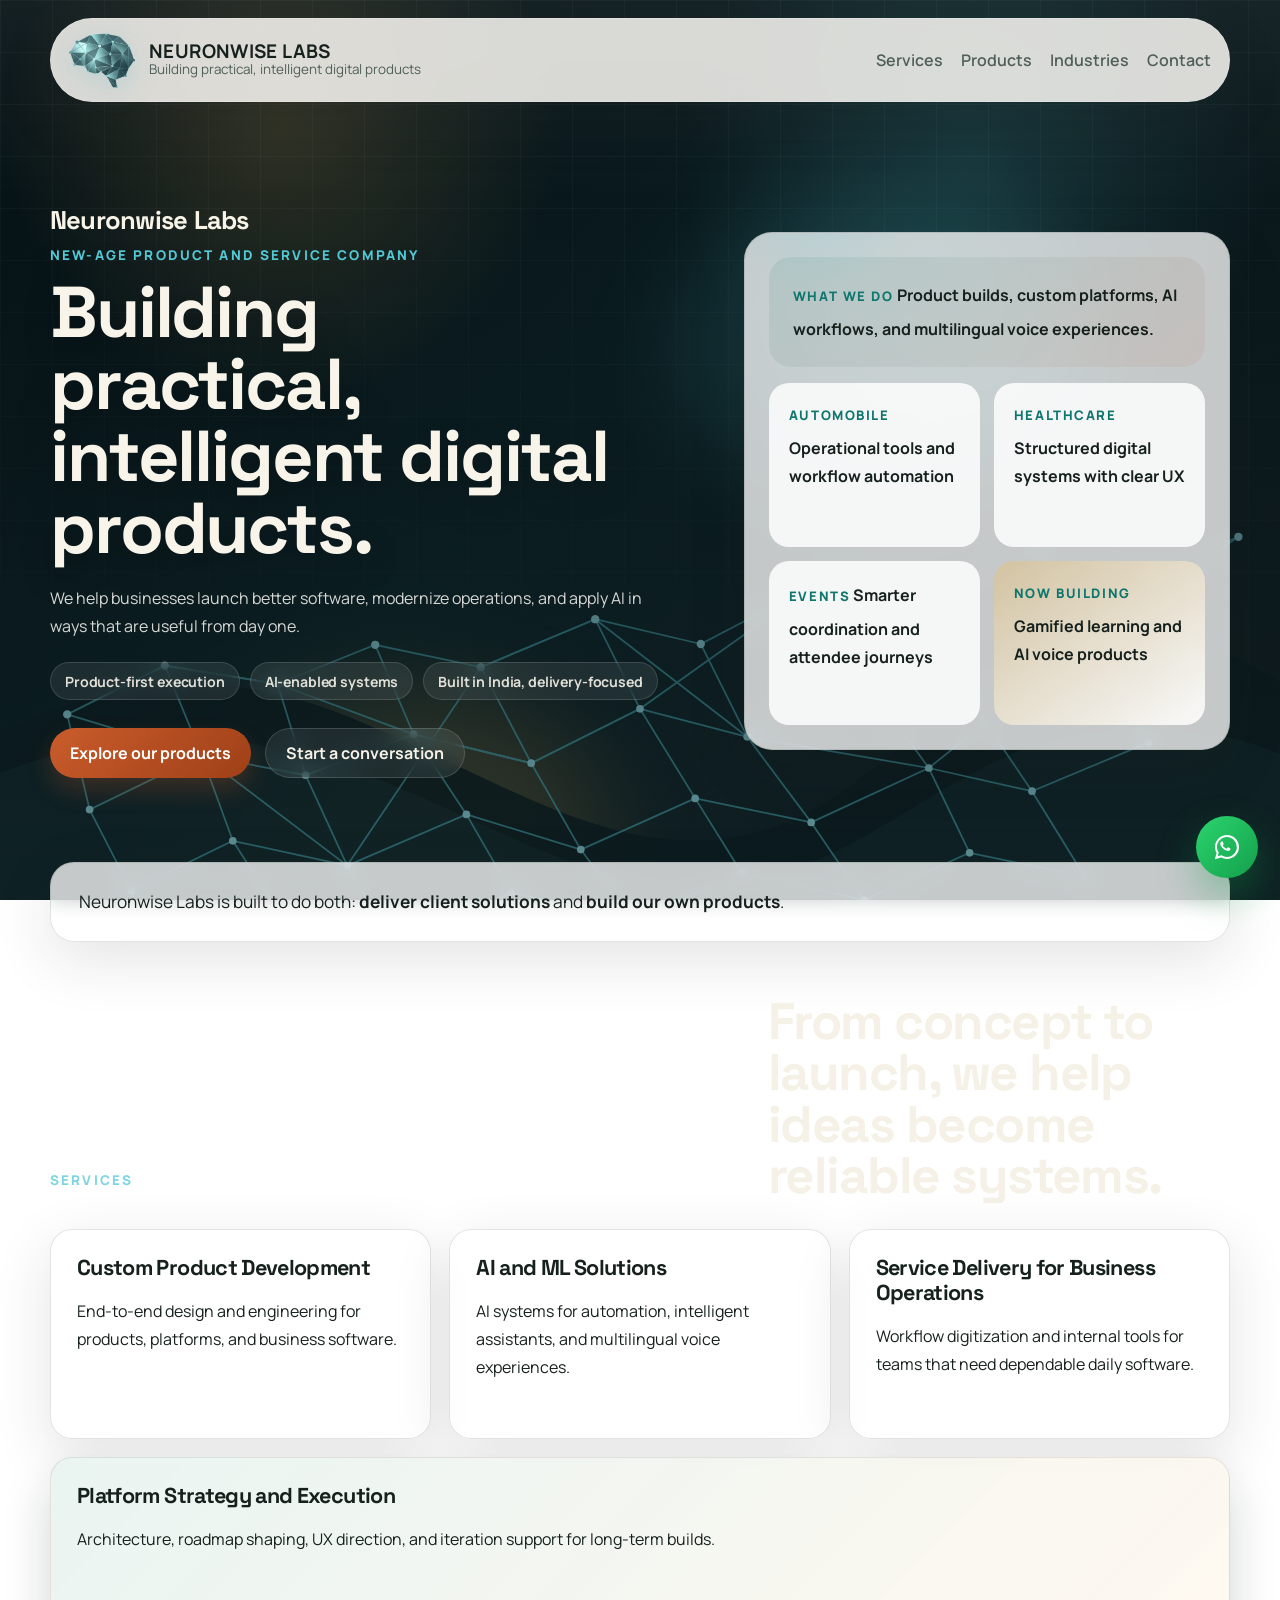
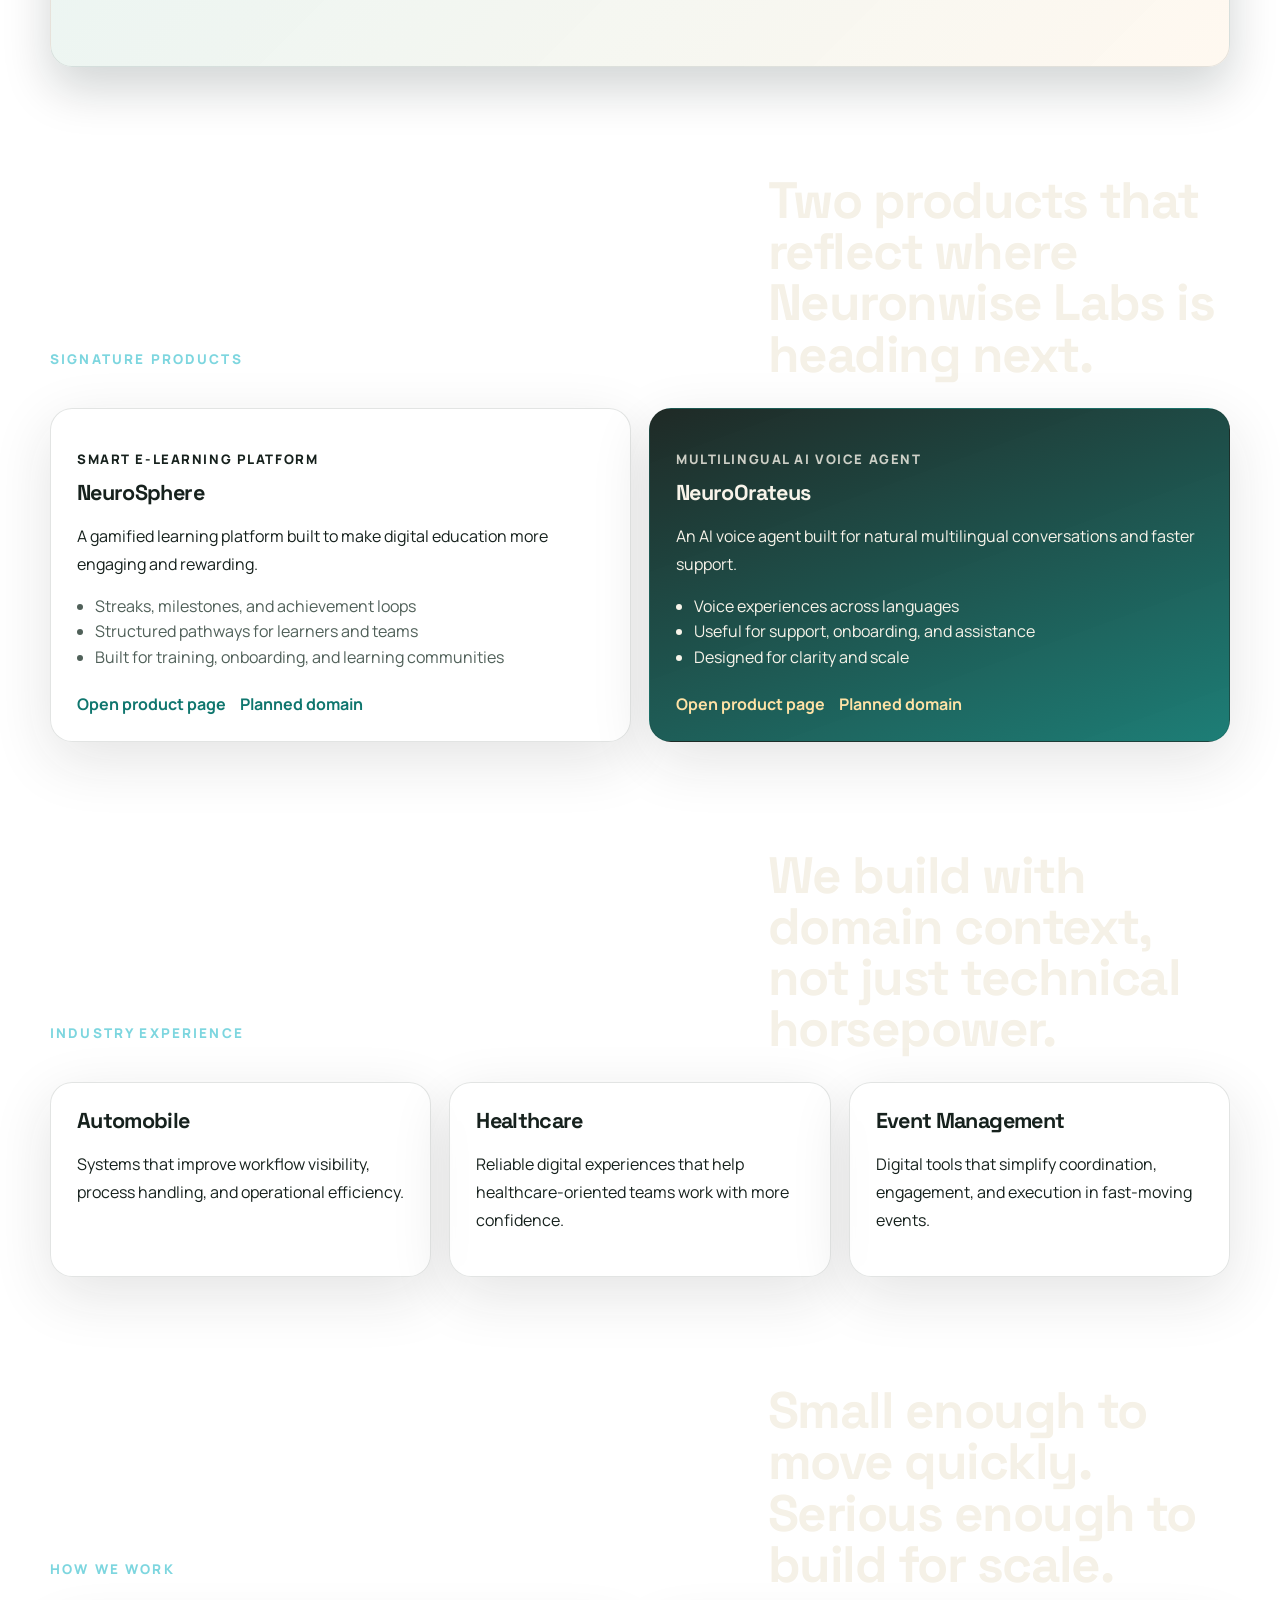
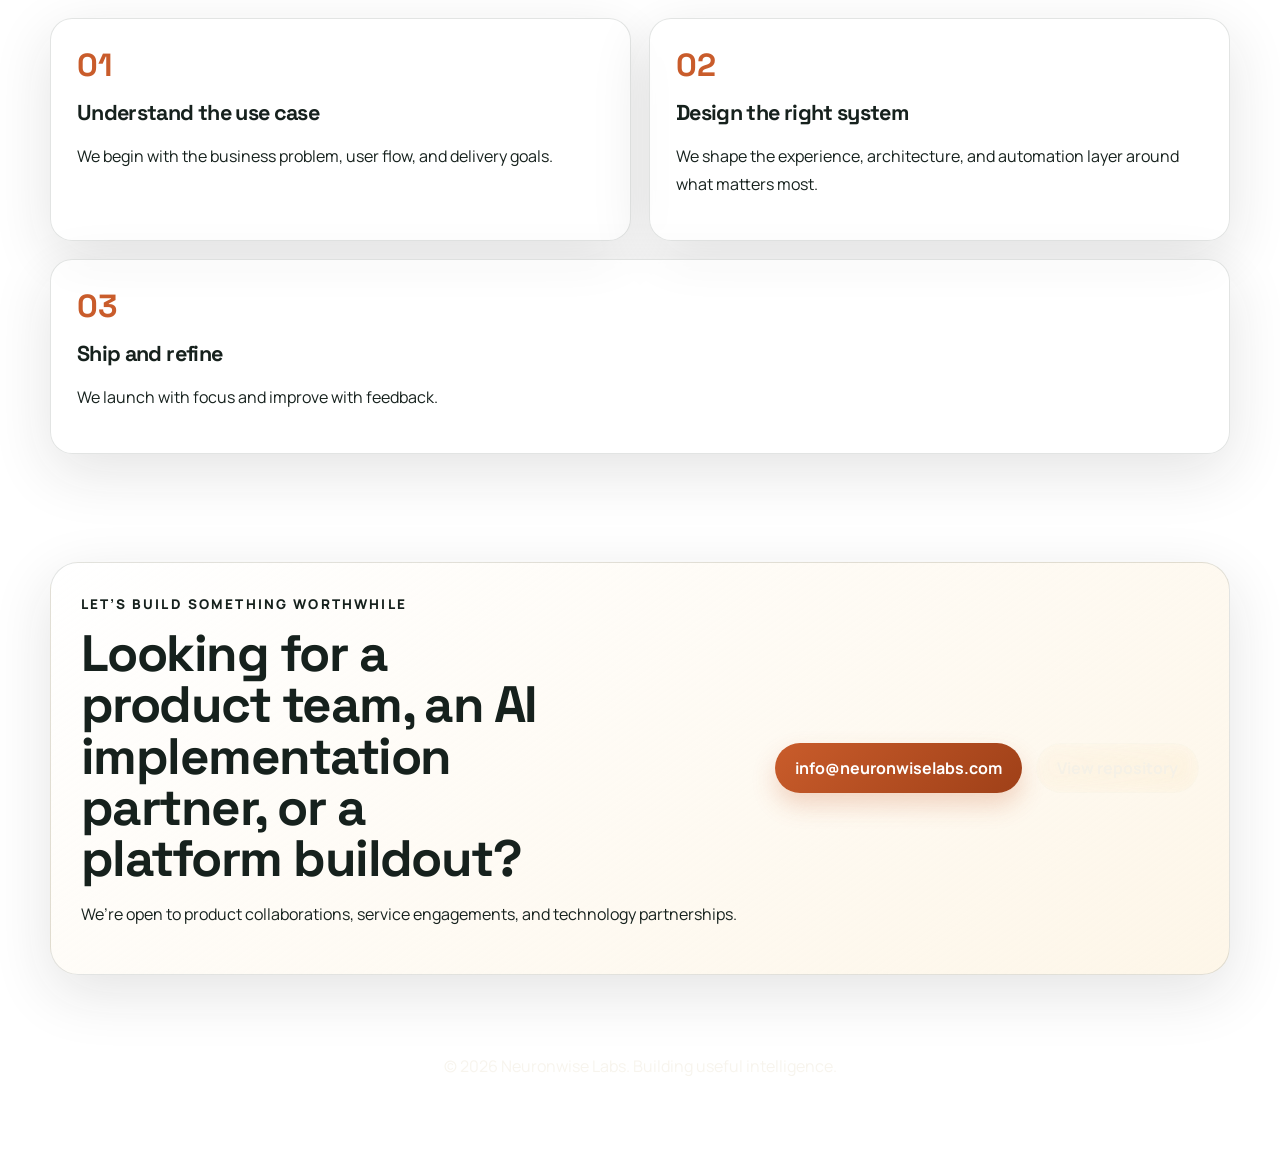
==== commit 9d0a3f4f: "updating caption" ====
--- a/index.html
+++ b/index.html
@@ -25,7 +25,7 @@
           </span>
           <span class="brand-text">
             <strong>NEURONWISE LABS</strong>
-            <small>Products. Platforms. Intelligence.</small>
+            <small>Building practical, intelligent digital products</small>
           </span>
         </a>
         <nav class="nav">
@@ -41,7 +41,7 @@
           <div class="hero-copy" data-reveal>
             <p class="hero-brand">Neuronwise Labs</p>
             <p class="eyebrow">New-age product and service company</p>
-            <h1>We build practical products, AI systems, and digital experiences.</h1>
+            <h1>Building practical, intelligent digital products.</h1>
             <p class="lead">
               We help businesses launch better software, modernize operations, and apply AI in ways that are useful from day one.
             </p>
--- a/styles.css
+++ b/styles.css
@@ -130,6 +130,7 @@
   display: flex;
   flex-direction: column;
   line-height: 1.02;
+  max-width: 300px;
 }
 
 .brand-text strong {
@@ -140,7 +141,8 @@
 .brand-text small {
   color: var(--muted);
   font-size: 0.84rem;
-  letter-spacing: -0.01em;
+  letter-spacing: 0;
+  line-height: 1.25;
 }
 
 .nav {
